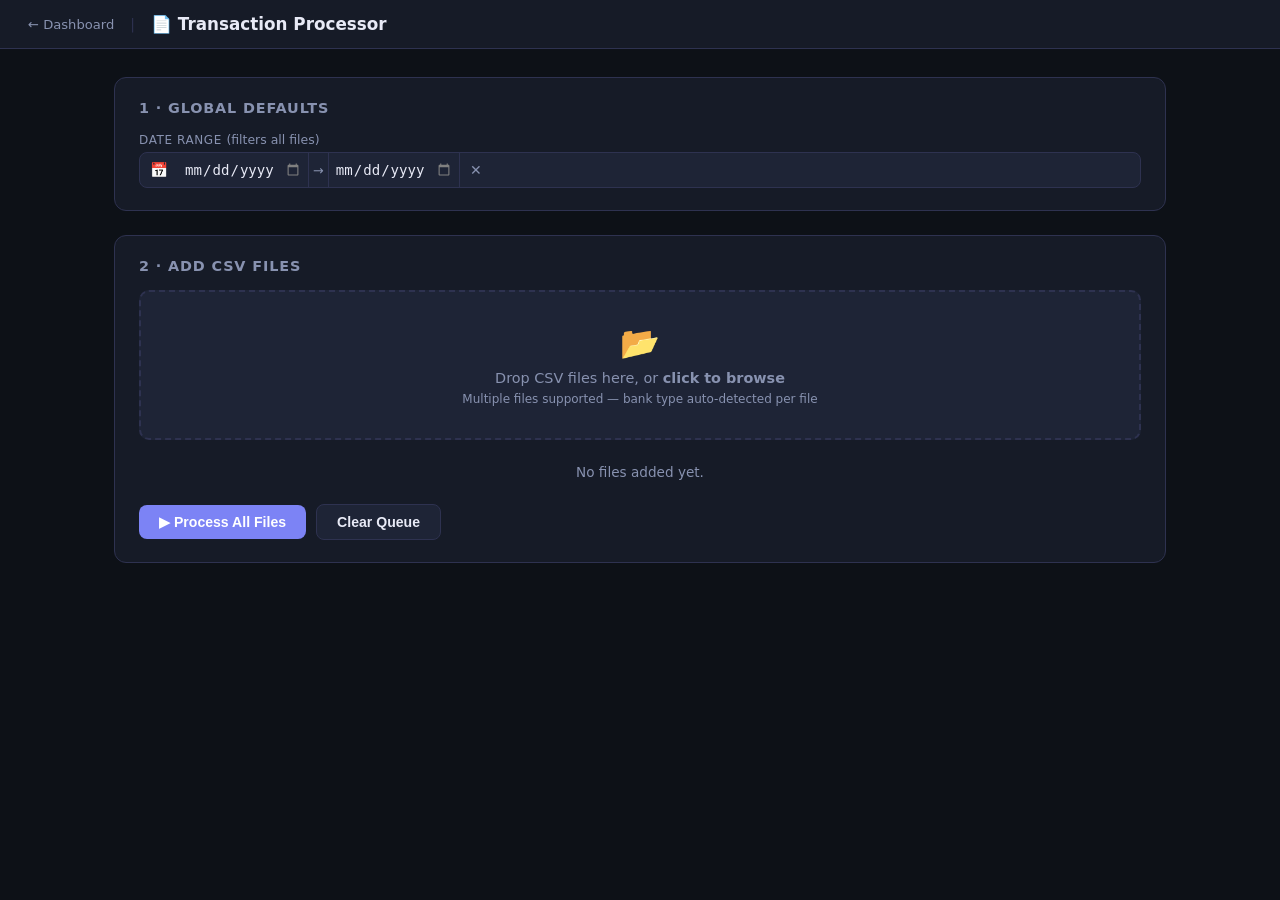
==== process.html @ 2058073a "Add support for multi-file input to data processor" ====
<!DOCTYPE html>
<html lang="en">
<head>
  <meta charset="UTF-8" />
  <meta name="viewport" content="width=device-width, initial-scale=1.0" />
  <title>Transaction Processor · Spend Tracker</title>
  <style>
    :root {
      --bg:      #0d1117; --surface: #161b27; --surface2: #1e2436;
      --border:  #2e3250; --text:    #e8eaf6; --muted:    #8892b0;
      --accent:  #7c83f5; --green:   #4caf91; --red:      #e05c5c;
    }
    *, *::before, *::after { box-sizing: border-box; margin: 0; padding: 0; }
    body { background: var(--bg); color: var(--text); font-family: 'Segoe UI', system-ui, sans-serif; font-size: 14px; min-height: 100vh; }

    /* ── HEADER ── */
    header { background: var(--surface); border-bottom: 1px solid var(--border); padding: 14px 28px; display: flex; align-items: center; gap: 16px; }
    header a { color: var(--muted); text-decoration: none; font-size: 0.82rem; }
    header a:hover { color: var(--accent); }
    header h1 { font-size: 1.05rem; font-weight: 700; }
    .sep { color: var(--border); }

    /* ── LAYOUT ── */
    main { max-width: 1100px; margin: 0 auto; padding: 28px 24px; display: flex; flex-direction: column; gap: 24px; }
    .section { background: var(--surface); border: 1px solid var(--border); border-radius: 12px; padding: 22px 24px; display: flex; flex-direction: column; gap: 16px; }
    .section h2 { font-size: 0.9rem; font-weight: 700; color: var(--muted); text-transform: uppercase; letter-spacing: 0.06em; }

    /* ── GLOBAL FIELDS ── */
    .fields-row { display: flex; gap: 14px; flex-wrap: wrap; }
    .field-group { display: flex; flex-direction: column; gap: 5px; flex: 1; min-width: 180px; }
    .field-group label { font-size: 0.75rem; color: var(--muted); text-transform: uppercase; letter-spacing: 0.05em; }
    .field-group input, .field-group select {
      background: var(--surface2); border: 1px solid var(--border); color: var(--text);
      padding: 8px 12px; border-radius: 8px; font-size: 0.88rem; outline: none;
    }
    .field-group input:focus, .field-group select:focus { border-color: var(--accent); }

    /* ── DROP ZONE ── */
    #drop-zone {
      border: 2px dashed var(--border); border-radius: 10px; padding: 32px 24px;
      text-align: center; cursor: pointer; transition: border-color 0.15s, background 0.15s;
      background: var(--surface2);
    }
    #drop-zone:hover, #drop-zone.drag-over { border-color: var(--accent); background: #7c83f510; }
    #drop-zone .drop-icon { font-size: 2rem; }
    #drop-zone p { color: var(--muted); font-size: 0.9rem; margin-top: 8px; }

    /* ── FILE QUEUE ── */
    .file-queue { display: flex; flex-direction: column; gap: 10px; }
    .fq-empty { color: var(--muted); font-size: 0.85rem; text-align: center; padding: 8px 0; }
    .fq-row {
      display: flex; align-items: center; gap: 10px; padding: 12px 14px;
      background: var(--surface2); border-radius: 8px; border: 1px solid var(--border);
      flex-wrap: wrap;
    }
    .fq-name { flex: 1; min-width: 140px; font-size: 0.88rem; overflow: hidden; text-overflow: ellipsis; white-space: nowrap; }
    .fq-badge {
      font-size: 0.75rem; color: var(--green); background: #4caf9118;
      border: 1px solid #4caf9140; border-radius: 20px; padding: 3px 10px; white-space: nowrap;
    }
    .fq-badge.unknown { color: var(--red); background: #e05c5c18; border-color: #e05c5c40; }

    /* styled native select — matches index.html trigger aesthetic */
    .fq-select-wrap { position: relative; display: inline-block; }
    .fq-select-wrap::after {
      content: '\25BE'; position: absolute; right: 10px; top: 50%;
      transform: translateY(-50%); color: var(--muted); pointer-events: none; font-size: 0.8rem;
    }
    .fq-select {
      appearance: none; -webkit-appearance: none;
      background: var(--surface); border: 1px solid var(--border); color: var(--text);
      padding: 7px 30px 7px 12px; border-radius: 8px; font-size: 0.82rem;
      outline: none; cursor: pointer; min-width: 200px;
      font-family: inherit;
    }
    .fq-select:focus { border-color: var(--accent); }
    .fq-select:hover { border-color: var(--muted); }

    /* per-file text inputs (account name, owner) */
    .fq-input {
      background: var(--surface); border: 1px solid var(--border); color: var(--text);
      padding: 7px 12px; border-radius: 8px; font-size: 0.82rem; outline: none;
      min-width: 130px; font-family: inherit;
    }
    .fq-input:focus { border-color: var(--accent); }
    .fq-input:hover { border-color: var(--muted); }
    .fq-input::placeholder { color: var(--muted); }
    .fq-field { display: flex; flex-direction: column; gap: 3px; }
    .fq-field-label { font-size: 0.68rem; color: var(--muted); text-transform: uppercase; letter-spacing: 0.05em; }

    .fq-remove {
      cursor: pointer; color: var(--muted); background: none; border: none;
      font-size: 1rem; padding: 4px 8px; border-radius: 4px; line-height: 1; margin-left: auto;
    }
    .fq-remove:hover { color: var(--red); }

    /* ── BUTTONS ── */
    .btn { padding: 9px 20px; border-radius: 8px; border: none; font-size: 0.88rem; font-weight: 600; cursor: pointer; transition: opacity 0.15s; }
    .btn:hover { opacity: 0.85; }
    .btn-primary { background: var(--accent); color: white; }
    .btn-secondary { background: var(--surface2); color: var(--text); border: 1px solid var(--border); }
    .btn-green { background: var(--green); color: white; }
    .btn-sm { padding: 5px 12px; font-size: 0.78rem; }
    .btn-danger { background: transparent; border: none; color: var(--muted); font-size: 1rem; cursor: pointer; padding: 4px 8px; border-radius: 4px; }
    .btn-danger:hover { color: var(--red); }
    input[type=file] { display: none; }

    /* ── PARSE ACTIONS ── */
    .parse-actions { display: flex; align-items: center; gap: 10px; flex-wrap: wrap; }
    .parse-error { color: var(--red); font-size: 0.82rem; display: none; padding: 8px 12px; background: #e05c5c18; border-radius: 6px; border: 1px solid #e05c5c44; }

    /* ── SUMMARY BAR ── */
    .summary-bar { display: flex; align-items: center; gap: 20px; padding: 10px 14px; background: var(--surface2); border-radius: 8px; flex-wrap: wrap; }
    .summary-bar .stat { display: flex; flex-direction: column; gap: 2px; }
    .summary-bar .stat-label { font-size: 0.7rem; color: var(--muted); text-transform: uppercase; letter-spacing: 0.05em; }
    .summary-bar .stat-value { font-size: 0.95rem; font-weight: 700; }
    .positive { color: var(--green); }
    .negative { color: var(--red); }
    .summary-bar .actions { margin-left: auto; display: flex; gap: 8px; flex-wrap: wrap; }

    /* ── PREVIEW TABLE ── */
    .table-wrap { overflow-x: auto; border-radius: 9px; border: 1px solid var(--border); }
    table { width: 100%; border-collapse: collapse; font-size: 0.83rem; }
    thead tr { background: var(--surface2); }
    th { padding: 9px 10px; text-align: left; color: var(--muted); font-size: 0.72rem; text-transform: uppercase; letter-spacing: 0.05em; white-space: nowrap; border-bottom: 1px solid var(--border); }
    tbody tr { border-bottom: 1px solid var(--border)22; }
    tbody tr:last-child { border-bottom: none; }
    tbody tr:hover { background: var(--surface2)88; }
    td { padding: 6px 8px; vertical-align: middle; }
    td.row-num { color: var(--muted); font-size: 0.75rem; width: 36px; text-align: center; }
    td.date-cell { white-space: nowrap; color: var(--muted); width: 100px; }
    td.amount-cell { text-align: right; white-space: nowrap; width: 90px; font-family: monospace; }
    [contenteditable] { outline: none; border-radius: 4px; padding: 2px 5px; min-width: 20px; display: inline-block; }
    [contenteditable]:focus { background: var(--surface2); box-shadow: 0 0 0 1.5px var(--accent); }
    td.amount-cell [contenteditable] { text-align: right; }
    .error-row { background: #e05c5c10 !important; }
    .error-row td.date-cell { color: var(--red); }

    /* ── TOAST ── */
    #toast { position: fixed; bottom: 24px; right: 24px; background: var(--surface); border: 1px solid var(--border); color: var(--text); padding: 10px 18px; border-radius: 9px; font-size: 0.85rem; box-shadow: 0 8px 24px #00000066; opacity: 0; pointer-events: none; transition: opacity 0.2s; z-index: 999; }
    #toast.show { opacity: 1; }

    /* ── DATE RANGE PILL ── */
    .date-range-pill {
      display: inline-flex; align-items: center; gap: 0;
      background: var(--surface2); border: 1px solid var(--border);
      border-radius: 8px; padding: 0; overflow: hidden; transition: border-color 0.15s;
    }
    .date-range-pill:focus-within { border-color: var(--accent); }
    .date-range-pill .pill-icon { padding: 0 10px; color: var(--muted); font-size: 0.9rem; pointer-events: none; }
    .date-range-pill input[type=date] {
      background: transparent; border: none; color: var(--text);
      padding: 8px 6px; font-size: 0.88rem; outline: none; cursor: pointer; width: 130px;
    }
    .date-range-pill input[type=date]::-webkit-calendar-picker-indicator { filter: invert(0.5); cursor: pointer; }
    .date-range-pill .pill-sep {
      color: var(--muted); font-size: 0.8rem; padding: 0 4px;
      border-left: 1px solid var(--border); border-right: 1px solid var(--border);
      align-self: stretch; display: flex; align-items: center;
    }
    .date-range-clear {
      background: none; border: none; color: var(--muted); cursor: pointer;
      padding: 0 10px; font-size: 0.85rem; align-self: stretch;
      border-left: 1px solid var(--border); display: flex; align-items: center;
    }
    .date-range-clear:hover { color: var(--red); }
    .toggle-label { display: flex; align-items: center; gap: 7px; font-size: 0.82rem; color: var(--muted); cursor: pointer; user-select: none; }
    .toggle-label input[type=checkbox] { accent-color: var(--accent); width: 14px; height: 14px; cursor: pointer; }
    .toggle-label:hover { color: var(--text); }
    #step-preview { display: none; }
  </style>
</head>
<body>

<header>
  <a href="./index.html">&#x2190; Dashboard</a>
  <span class="sep">|</span>
  <h1>&#x1F4C4; Transaction Processor</h1>
</header>

<main>

  <!-- ── STEP 1: GLOBAL DEFAULTS ── -->
  <div class="section" id="step-defaults">
    <h2>1 · Global Defaults</h2>
    <div class="fields-row">
      <div class="field-group">
        <label>Date Range <span style="font-weight:400;text-transform:none;letter-spacing:0;font-size:0.78rem">(filters all files)</span></label>
        <div class="date-range-pill">
          <span class="pill-icon">&#x1F4C5;</span>
          <input type="date" id="date-from" title="From date" />
          <span class="pill-sep">&#x2192;</span>
          <input type="date" id="date-to" title="To date" />
          <button class="date-range-clear" id="date-range-clear" title="Clear dates">&#x2715;</button>
        </div>
      </div>
    </div>
  </div>

  <!-- ── STEP 2: ADD FILES ── -->
  <div class="section" id="step-input">
    <h2>2 · Add CSV Files</h2>
    <div id="drop-zone">
      <div class="drop-icon">&#x1F4C2;</div>
      <p>Drop CSV files here, or <strong>click to browse</strong></p>
      <p style="font-size:0.75rem;margin-top:6px">Multiple files supported &mdash; bank type auto-detected per file</p>
    </div>
    <input type="file" id="file-input" accept=".csv,.txt" multiple />
    <div class="file-queue" id="file-queue">
      <p class="fq-empty">No files added yet.</p>
    </div>
    <div class="parse-error" id="parse-error"></div>
    <div class="parse-actions">
      <button class="btn btn-primary" id="process-btn">&#x25B6; Process All Files</button>
      <button class="btn btn-secondary" id="clear-queue-btn">Clear Queue</button>
    </div>
  </div>

  <!-- ── STEP 3: PREVIEW ── -->
  <div class="section" id="step-preview">
    <h2>3 · Review &amp; Edit</h2>
    <div class="summary-bar" id="summary-bar">
      <div class="stat"><span class="stat-label">Rows</span><span class="stat-value" id="stat-rows">&#x2014;</span></div>
      <div class="stat"><span class="stat-label">Total Expenses</span><span class="stat-value negative" id="stat-expenses">&#x2014;</span></div>
      <div class="stat"><span class="stat-label">Total Credits</span><span class="stat-value positive" id="stat-credits">&#x2014;</span></div>
      <div class="stat"><span class="stat-label">Net</span><span class="stat-value" id="stat-net">&#x2014;</span></div>
      <div class="actions">
        <label class="toggle-label"><input type="checkbox" id="include-header" checked /> Include Header</label>
        <button class="btn btn-green btn-sm" id="copy-tsv-btn">&#x1F4CB; Copy for Google Sheets</button>
        <button class="btn btn-secondary btn-sm" id="download-csv-btn">&#x2B07; Download CSV</button>
        <button class="btn btn-secondary btn-sm" id="clear-btn">Clear</button>
      </div>
    </div>
    <div class="table-wrap">
      <table id="preview-table">
        <thead>
          <tr>
            <th>#</th><th>Date</th><th>Description</th>
            <th style="text-align:right">Amount</th>
            <th>Account</th><th>Category</th><th>Owner</th><th></th>
          </tr>
        </thead>
        <tbody id="preview-tbody"></tbody>
      </table>
    </div>
    <p style="font-size:0.75rem;color:var(--muted)">Click any cell to edit. Amount sign convention: negative = expense, positive = credit/payment.</p>
  </div>

</main>
<div id="toast"></div>
<script>
const ADAPTERS = {
  capital_one: {
    label: 'Capital One Credit Card', dateCol: 'posted date', descCol: 'description',
    amountMode: 'debit_credit', debitCol: 'debit', creditCol: 'credit',
    categoryCol: 'category', accountCol: 'card no.',
  },
  chase_bank: {
    label: 'Chase Bank Account', dateCol: 'posting date', descCol: 'description',
    amountMode: 'signed', amountCol: 'amount', notesCol: 'type',
  },
  chase_card: {
    label: 'Chase Credit Card', dateCol: 'post date', descCol: 'description',
    amountMode: 'signed', amountCol: 'amount', categoryCol: 'category', notesCol: 'memo',
  },
  amex: {
    label: 'American Express', dateCol: 'date', descCol: 'description',
    amountMode: 'amex_negate', amountCol: 'amount',
  },
  citi_custom: {
    label: 'Citi CustomCash Card', dateCol: 'date', descCol: 'description',
    amountMode: 'debit_credit', debitCol: 'debit', creditCol: 'credit',
  },
  citi_costco: {
    label: 'Citi Costco Anywhere Card', dateCol: 'date', descCol: 'description',
    amountMode: 'debit_credit', debitCol: 'debit', creditCol: 'credit', ownerCol: 'member name',
  },
};

function parseCSV(text) {
  const rows = [];
  let field = '', row = [], inQuote = false;
  const t = text.replace(/\r\n/g, '\n').replace(/\r/g, '\n');
  for (let i = 0; i < t.length; i++) {
    const ch = t[i];
    if (inQuote) {
      if (ch === '"' && t[i+1] === '"') { field += '"'; i++; }
      else if (ch === '"') { inQuote = false; }
      else { field += ch; }
    } else {
      if (ch === '"') { inQuote = true; }
      else if (ch === ',') { row.push(field.trim()); field = ''; }
      else if (ch === '\n') { row.push(field.trim()); field = ''; if (row.some(c => c !== '')) rows.push(row); row = []; }
      else { field += ch; }
    }
  }
  row.push(field.trim());
  if (row.some(c => c !== '')) rows.push(row);
  return rows;
}

function normalizeDate(raw) {
  if (!raw) return '';
  raw = raw.trim();
  let m = raw.match(/^(\d{4})-(\d{2})-(\d{2})$/);
  if (m) return `${m[2]}/${m[3]}/${m[1]}`;
  m = raw.match(/^(\d{1,2})\/(\d{1,2})\/(\d{4})$/);
  if (m) return `${m[1].padStart(2,'0')}/${m[2].padStart(2,'0')}/${m[3]}`;
  m = raw.match(/^(\d{1,2})\/(\d{1,2})\/(\d{2})$/);
  if (m) { const yr = parseInt(m[3]) < 50 ? '20'+m[3] : '19'+m[3]; return `${m[1].padStart(2,'0')}/${m[2].padStart(2,'0')}/${yr}`; }
  return raw;
}

function parseNum(s) { if (!s || s.trim() === '') return 0; return parseFloat(s.replace(/[$,\s]/g, '')) || 0; }

function normalizeAmount(row, adapter) {
  switch (adapter.amountMode) {
    case 'signed':       return parseNum(row[adapter.amountCol] || '');
    case 'amex_negate':  return -(parseNum(row[adapter.amountCol] || ''));
    case 'debit_credit': return parseNum(row[adapter.creditCol] || '') - parseNum(row[adapter.debitCol] || '');
    default: return 0;
  }
}

function autoDetect(headers) {
  const h = new Set(headers.map(x => x.toLowerCase().trim()));
  if (h.has('posted date') && h.has('card no.'))             return 'capital_one';
  if (h.has('posting date') && h.has('balance'))             return 'chase_bank';
  if (h.has('post date') && h.has('memo'))                   return 'chase_card';
  if (h.has('member name'))                                   return 'citi_costco';
  if (h.has('status') && h.has('debit') && h.has('credit') && !h.has('member name')) return 'citi_custom';
  if (h.has('date') && h.has('amount') && !h.has('debit') && !h.has('balance') && headers.length <= 5) return 'amex';
  return null;
}

function transformRows(csvRows, adapterId, globalAccount, globalOwner) {
  const adapter = ADAPTERS[adapterId];
  if (!adapter) throw new Error('Unknown adapter: ' + adapterId);
  const headers = csvRows[0].map(h => h.toLowerCase().trim());
  const col = name => headers.indexOf(name.toLowerCase().trim());
  const missingDate = col(adapter.dateCol) === -1;
  const missingDesc = col(adapter.descCol) === -1;
  let missingAmt = false;
  if (adapter.amountMode === 'signed' || adapter.amountMode === 'amex_negate') missingAmt = col(adapter.amountCol) === -1;
  else if (adapter.amountMode === 'debit_credit') missingAmt = col(adapter.debitCol) === -1 && col(adapter.creditCol) === -1;
  if (missingDate || missingDesc || missingAmt) {
    const missing = [];
    if (missingDate) missing.push(`"${adapter.dateCol}"`);
    if (missingDesc) missing.push(`"${adapter.descCol}"`);
    if (missingAmt)  missing.push('amount column(s)');
    throw new Error(`Headers not found: ${missing.join(', ')}. Check that the correct bank is selected and the CSV header row is included.`);
  }
  const getCol = (row, name) => name ? (col(name) >= 0 ? (row[col(name)] || '').trim() : '') : '';
  return csvRows.slice(1).map(row => {
    const keyed = {};
    headers.forEach((h, i) => { keyed[h] = (row[i] || '').trim(); });
    const rawDate = getCol(row, adapter.dateCol);
    const amount  = normalizeAmount(keyed, adapter);
    if (!rawDate && amount === 0) return null;
    return {
      date: normalizeDate(rawDate), description: getCol(row, adapter.descCol),
      amount, category: getCol(row, adapter.categoryCol) || '',
      account:      globalAccount || getCol(row, adapter.accountCol) || '',
      accountOwner: globalOwner   || getCol(row, adapter.ownerCol)   || '',
      notes: getCol(row, adapter.notesCol) || '',
    };
  }).filter(Boolean);
}

function dateToComparable(mmddyyyy) {
  const m = (mmddyyyy || '').match(/^(\d{2})\/(\d{2})\/(\d{4})$/);
  if (!m) return null;
  return parseInt(m[3] + m[1] + m[2]);
}

function applyDateFilter(rows) {
  const fromVal = document.getElementById('date-from').value;
  const toVal   = document.getElementById('date-to').value;
  if (!fromVal && !toVal) return rows;
  const fromInt = fromVal ? parseInt(fromVal.replace(/-/g, '')) : null;
  const toInt   = toVal   ? parseInt(toVal.replace(/-/g, ''))   : null;
  return rows.filter(r => {
    const d = dateToComparable(r.date);
    if (d === null) return true;
    if (fromInt && d < fromInt) return false;
    if (toInt   && d > toInt)   return false;
    return true;
  });
}

function fmt(n) { return (n < 0 ? '-' : '') + '$' + Math.abs(n).toFixed(2).replace(/\B(?=(\d{3})+(?!\d))/g, ','); }
function esc(s) { return (s || '').replace(/&/g,'&amp;').replace(/</g,'&lt;').replace(/>/g,'&gt;'); }

let parsedRows = [];

function renderPreview(rows) {
  parsedRows = rows;
  const tbody = document.getElementById('preview-tbody');
  tbody.innerHTML = '';
  rows.forEach((r, i) => {
    const tr = document.createElement('tr');
    if (!r.date || r.date === '') tr.classList.add('error-row');
    tr.innerHTML = `
      <td class="row-num">${i+1}</td>
      <td class="date-cell">${esc(r.date)}</td>
      <td><span contenteditable="true" data-field="description" data-idx="${i}">${esc(r.description)}</span></td>
      <td class="amount-cell"><span contenteditable="true" data-field="amount" data-idx="${i}">${r.amount.toFixed(2)}</span></td>
      <td><span contenteditable="true" data-field="account" data-idx="${i}">${esc(r.account)}</span></td>
      <td><span contenteditable="true" data-field="category" data-idx="${i}">${esc(r.category)}</span></td>
      <td><span contenteditable="true" data-field="accountOwner" data-idx="${i}">${esc(r.accountOwner)}</span></td>
      <td><button class="btn-danger" data-del="${i}" title="Remove row">&#x2715;</button></td>
    `;
    tbody.appendChild(tr);
  });
  tbody.querySelectorAll('[contenteditable]').forEach(el => {
    el.addEventListener('input', () => {
      const idx = parseInt(el.dataset.idx), field = el.dataset.field, val = el.textContent.trim();
      if (field === 'amount') parsedRows[idx].amount = parseFloat(val) || 0;
      else parsedRows[idx][field] = val;
      updateSummary();
    });
  });
  tbody.querySelectorAll('[data-del]').forEach(btn => {
    btn.addEventListener('click', () => { parsedRows.splice(parseInt(btn.dataset.del), 1); renderPreview(parsedRows); updateSummary(); });
  });
  document.getElementById('step-preview').style.display = 'flex';
  updateSummary();
  document.getElementById('step-preview').scrollIntoView({ behavior: 'smooth', block: 'start' });
}

function updateSummary() {
  const expenses = parsedRows.filter(r => r.amount < 0).reduce((s,r) => s+r.amount, 0);
  const credits  = parsedRows.filter(r => r.amount > 0).reduce((s,r) => s+r.amount, 0);
  const net = expenses + credits;
  document.getElementById('stat-rows').textContent     = parsedRows.length;
  document.getElementById('stat-expenses').textContent = fmt(expenses);
  document.getElementById('stat-credits').textContent  = fmt(credits);
  const netEl = document.getElementById('stat-net');
  netEl.textContent = fmt(net);
  netEl.className = 'stat-value ' + (net >= 0 ? 'positive' : 'negative');
}

const OUTPUT_HEADERS = ['Date','Description','Amount','Account','Category','Account Owner'];

function rowsToTSV(rows, includeHeader=true) {
  const lines = includeHeader ? [OUTPUT_HEADERS.join('\t')] : [];
  rows.forEach(r => lines.push([r.date,r.description,r.amount.toFixed(2),r.account,r.category,r.accountOwner].map(v=>String(v).replace(/\t/g,' ')).join('\t')));
  return lines.join('\n');
}

function rowsToCSV(rows, includeHeader=true) {
  const q = v => { const s=String(v); return (s.includes(',')||s.includes('"')||s.includes('\n')) ? '"'+s.replace(/"/g,'""')+'"' : s; };
  const lines = includeHeader ? [OUTPUT_HEADERS.map(q).join(',')] : [];
  rows.forEach(r => lines.push([r.date,r.description,r.amount.toFixed(2),r.account,r.category,r.accountOwner].map(q).join(',')));
  return lines.join('\n');
}

function showToast(msg, duration=2200) {
  const t = document.getElementById('toast');
  t.textContent = msg; t.classList.add('show');
  setTimeout(() => t.classList.remove('show'), duration);
}

function showError(el, msg) { el.textContent = '\u26A0 ' + msg; el.style.display = 'block'; }

document.getElementById('copy-tsv-btn').addEventListener('click', () => {
  if (!parsedRows.length) return;
  document.querySelectorAll('[data-field]').forEach(el => {
    const idx=parseInt(el.dataset.idx), field=el.dataset.field;
    if (idx>=0 && idx<parsedRows.length) {
      if (field==='amount') parsedRows[idx].amount = parseFloat(el.textContent.trim()) || 0;
      else parsedRows[idx][field] = el.textContent.trim();
    }
  });
  navigator.clipboard.writeText(rowsToTSV(parsedRows, document.getElementById('include-header').checked))
    .then(() => showToast('\u2713 Copied! Paste directly into Google Sheets.'))
    .catch(() => showToast('Copy failed \u2014 try the Download button instead.'));
});

document.getElementById('download-csv-btn').addEventListener('click', () => {
  if (!parsedRows.length) return;
  const blob = new Blob([rowsToCSV(parsedRows, document.getElementById('include-header').checked)], {type:'text/csv'});
  const a = document.createElement('a');
  a.href = URL.createObjectURL(blob);
  a.download = `transactions_${new Date().toISOString().slice(0,10)}.csv`;
  a.click();
});

document.getElementById('clear-btn').addEventListener('click', () => {
  parsedRows = [];
  document.getElementById('preview-tbody').innerHTML = '';
  document.getElementById('step-preview').style.display = 'none';
  document.getElementById('parse-error').style.display = 'none';
});

document.getElementById('date-range-clear').addEventListener('click', () => {
  document.getElementById('date-from').value = '';
  document.getElementById('date-to').value = '';
});

// ─── FILE QUEUE ───────────────────────────────────────────────────────────────
let fileQueue = [];

function bankOptionsHTML(selectedKey) {
  return '<option value="">\u2014 Select bank \u2014</option>' +
    Object.entries(ADAPTERS).map(([k,v]) =>
      `<option value="${k}" ${selectedKey===k ? 'selected' : ''}>${esc(v.label)}</option>`
    ).join('');
}

function renderQueue() {
  const el = document.getElementById('file-queue');
  if (!fileQueue.length) { el.innerHTML = '<p class="fq-empty">No files added yet.</p>'; return; }
  el.innerHTML = fileQueue.map(f => `
    <div class="fq-row" data-id="${f.id}">
      <span class="fq-name" title="${esc(f.name)}">${esc(f.name)}</span>
      <span class="fq-badge ${f.detected ? '' : 'unknown'}">
        ${f.detected ? '\u2713 ' + esc(ADAPTERS[f.detected].label) : '\u26A0 Unknown \u2014 select below'}
      </span>
      <div class="fq-select-wrap">
        <select class="fq-select" data-id="${f.id}" data-field="bank">${bankOptionsHTML(f.bank)}</select>
      </div>
      <div class="fq-field">
        <!-- <span class="fq-field-label">Account Name</span> -->
        <input class="fq-input" data-id="${f.id}" data-field="account"
               placeholder="Account Name eg. Citi123" value="${esc(f.account)}" />
      </div>
      <div class="fq-field">
        <!-- <span class="fq-field-label">Owner</span> -->
        <input class="fq-input" data-id="${f.id}" data-field="owner"
               placeholder=" Account Owner eg. John" value="${esc(f.owner)}" />
      </div>
      <button class="fq-remove" data-id="${f.id}" title="Remove">\u2715</button>
    </div>
  `).join('');

  el.querySelectorAll('.fq-select').forEach(sel => {
    sel.addEventListener('change', e => {
      const item = fileQueue.find(f => f.id === e.target.dataset.id);
      if (item) { item.bank = e.target.value; renderQueue(); }
    });
  });

  el.querySelectorAll('.fq-input').forEach(inp => {
    inp.addEventListener('input', e => {
      const item = fileQueue.find(f => f.id === e.target.dataset.id);
      if (item) item[e.target.dataset.field] = e.target.value;
    });
  });

  el.querySelectorAll('.fq-remove').forEach(btn => {
    btn.addEventListener('click', e => {
      fileQueue = fileQueue.filter(f => f.id !== e.target.dataset.id);
      renderQueue();
    });
  });
}

function handleFiles(fileList) {
  Array.from(fileList).forEach(file => {
    const reader = new FileReader();
    reader.onload = ev => {
      const text = ev.target.result;
      let headers = [];
      try { headers = parseCSV(text.trim())[0] || []; } catch {}
      const detected = autoDetect(headers);
      const id = (Date.now() + Math.random()).toString(36);
      fileQueue.push({ id, name: file.name, text, detected, bank: detected || '', account: '', owner: '' });
      renderQueue();
    };
    reader.readAsText(file);
  });
}

const dropZone = document.getElementById('drop-zone');
dropZone.addEventListener('click', () => document.getElementById('file-input').click());
dropZone.addEventListener('dragover', e => { e.preventDefault(); dropZone.classList.add('drag-over'); });
dropZone.addEventListener('dragleave', e => { if (!dropZone.contains(e.relatedTarget)) dropZone.classList.remove('drag-over'); });
dropZone.addEventListener('drop', e => { e.preventDefault(); dropZone.classList.remove('drag-over'); if (e.dataTransfer.files.length) handleFiles(e.dataTransfer.files); });

document.getElementById('file-input').addEventListener('change', e => {
  if (e.target.files.length) handleFiles(e.target.files);
  e.target.value = '';
});

document.getElementById('clear-queue-btn').addEventListener('click', () => {
  fileQueue = [];
  renderQueue();
  document.getElementById('parse-error').style.display = 'none';
});

document.getElementById('process-btn').addEventListener('click', () => {
  const errEl = document.getElementById('parse-error');
  errEl.style.display = 'none';
  if (!fileQueue.length) { showError(errEl, 'Add at least one CSV file to process.'); return; }
  const unassigned = fileQueue.filter(f => !f.bank);
  if (unassigned.length) { showError(errEl, 'Please select a bank for: ' + unassigned.map(f => f.name).join(', ')); return; }
  // account and owner are now per-file (set in fileQueue items)
  const errors = [], allRows = [];
  fileQueue.forEach(f => {
    try {
      const csvRows = parseCSV(f.text);
      if (csvRows.length < 2) { errors.push(`${f.name}: no data rows found`); return; }
      allRows.push(...transformRows(csvRows, f.bank, f.account, f.owner));
    } catch(e) { errors.push(`${f.name}: ${e.message}`); }
  });
  if (errors.length) { showError(errEl, errors.join(' \u00B7 ')); if (!allRows.length) return; }
  allRows.sort((a,b) => (dateToComparable(b.date)||0) - (dateToComparable(a.date)||0));
  const filtered = applyDateFilter(allRows);
  if (!filtered.length) {
    showError(errEl, allRows.length ? 'No transactions fall within the selected date range.' : 'No valid transactions found after parsing.');
    return;
  }
  renderPreview(filtered);
});
</script>
</body>
</html>
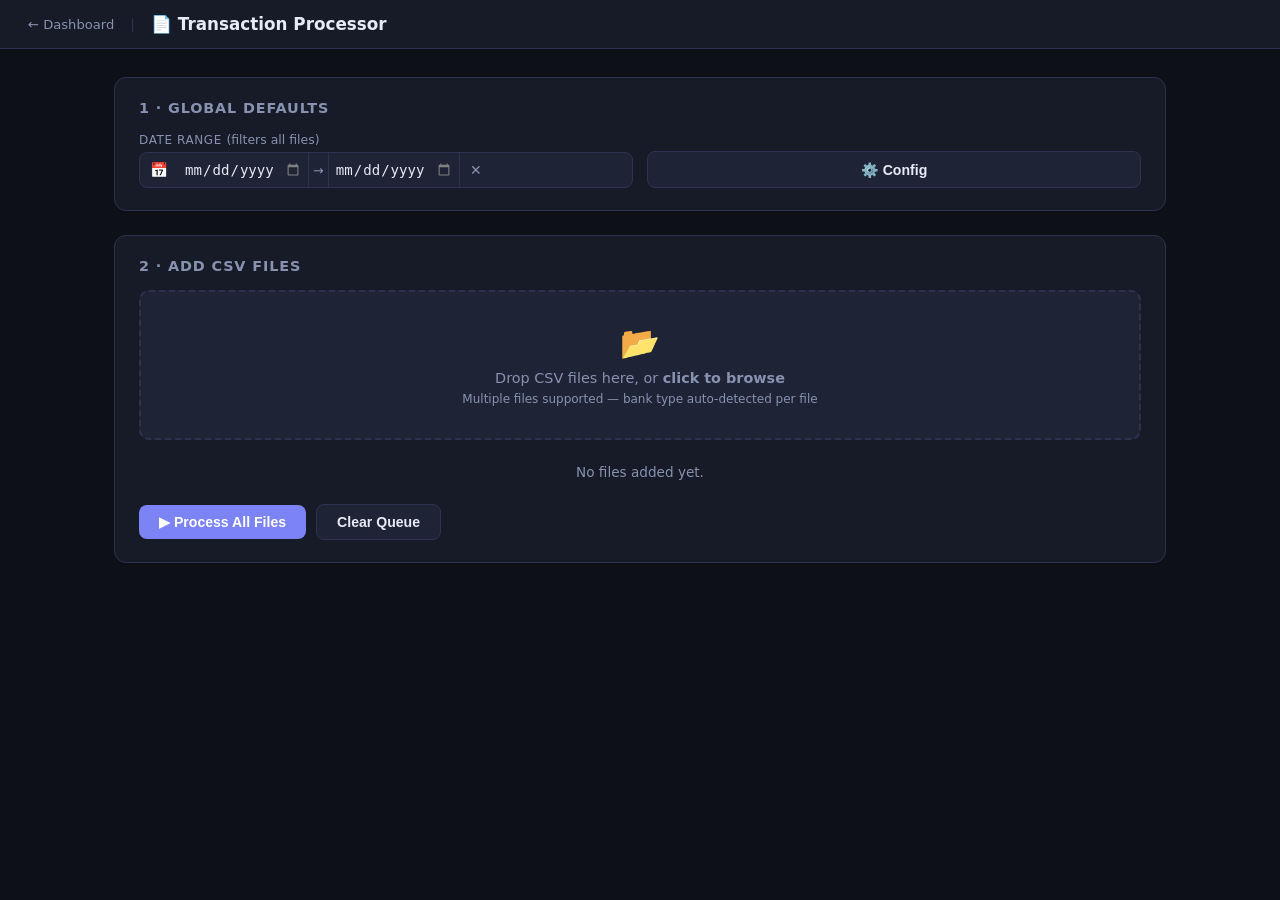
==== commit 1a232bba: "add option to accept a config file for processing trxns into gsheet schema." ====
--- a/process.html
+++ b/process.html
@@ -46,17 +46,32 @@
     #drop-zone p { color: var(--muted); font-size: 0.9rem; margin-top: 8px; }
 
     /* ── FILE QUEUE ── */
-    .file-queue { display: flex; flex-direction: column; gap: 10px; }
+    .file-queue { display: flex; flex-direction: column; gap: 10px; } /* overflow-x: auto; /* prevent rows from forcing page width */ }
+    .fq-row { overflow-x: auto; }
     .fq-empty { color: var(--muted); font-size: 0.85rem; text-align: center; padding: 8px 0; }
     .fq-row {
       display: flex; align-items: center; gap: 10px; padding: 12px 14px;
       background: var(--surface2); border-radius: 8px; border: 1px solid var(--border);
-      flex-wrap: wrap;
-    }
-    .fq-name { flex: 1; min-width: 140px; font-size: 0.88rem; overflow: hidden; text-overflow: ellipsis; white-space: nowrap; }
+      /* keep everything on a single line so the remove button never drops
+         and spacing stays predictable regardless of container width */
+      flex-wrap: nowrap;
+    }
+    .fq-name {
+      /* occupy remaining space but can shrink to zero; width capped so
+         truncation happens at the same point regardless of other content */
+      flex: 1 1 0;           /* grow/shrink with the row */
+      min-width: 0;          /* allow it to collapse for scrolling */
+      max-width: 250px;      /* prevent insanely long names from pushing
+                                 everything else */
+      font-size: 0.88rem;
+      overflow: hidden; text-overflow: ellipsis; white-space: nowrap;
+    }
     .fq-badge {
       font-size: 0.75rem; color: var(--green); background: #4caf9118;
-      border: 1px solid #4caf9140; border-radius: 20px; padding: 3px 10px; white-space: nowrap;
+      border: 1px solid #4caf9140; border-radius: 20px; padding: 3px 10px;
+      /* fixed width pill so all badges align uniformly */
+      display: inline-block; flex: 0 0 140px; max-width: 140px;
+      overflow: hidden; text-overflow: ellipsis; white-space: nowrap;
     }
     .fq-badge.unknown { color: var(--red); background: #e05c5c18; border-color: #e05c5c40; }
 
@@ -70,7 +85,8 @@
       appearance: none; -webkit-appearance: none;
       background: var(--surface); border: 1px solid var(--border); color: var(--text);
       padding: 7px 30px 7px 12px; border-radius: 8px; font-size: 0.82rem;
-      outline: none; cursor: pointer; min-width: 200px;
+      outline: none; cursor: pointer;
+      flex: 0 0 200px;        /* fixed select width */
       font-family: inherit;
     }
     .fq-select:focus { border-color: var(--accent); }
@@ -85,14 +101,41 @@
     .fq-input:focus { border-color: var(--accent); }
     .fq-input:hover { border-color: var(--muted); }
     .fq-input::placeholder { color: var(--muted); }
-    .fq-field { display: flex; flex-direction: column; gap: 3px; }
+    .fq-field { display: flex; flex-direction: column; gap: 3px;
+      flex: 0 0 150px; /* fixed field width for uniform rows */
+    }
     .fq-field-label { font-size: 0.68rem; color: var(--muted); text-transform: uppercase; letter-spacing: 0.05em; }
 
     .fq-remove {
       cursor: pointer; color: var(--muted); background: none; border: none;
-      font-size: 1rem; padding: 4px 8px; border-radius: 4px; line-height: 1; margin-left: auto;
+      font-size: 1rem; padding: 4px 8px; border-radius: 4px; line-height: 1;
+      margin-left: auto; flex-shrink: 0; /* keep button visible and at end */
     }
     .fq-remove:hover { color: var(--red); }
+
+    .autocomplete-wrapper { position: relative; flex: 0 0 150px; }
+    .autocomplete-list {
+      display: none;
+      position: absolute;
+      top: 100%;
+      left: 0;
+      right: 0;
+      z-index: 500;
+      background: var(--surface);
+      border: 1px solid var(--border);
+      border-radius: 6px;
+      max-height: 180px;
+      overflow-y: auto;
+      box-shadow: 0 4px 16px #00000055;
+    }
+    .autocomplete-list.open { display: block; }
+    .autocomplete-item {
+      padding: 7px 12px;
+      font-size: 0.82rem;
+      cursor: pointer;
+      color: var(--text);
+    }
+    .autocomplete-item:hover { background: var(--surface2); }
 
     /* ── BUTTONS ── */
     .btn { padding: 9px 20px; border-radius: 8px; border: none; font-size: 0.88rem; font-weight: 600; cursor: pointer; transition: opacity 0.15s; }
@@ -140,6 +183,26 @@
     #toast { position: fixed; bottom: 24px; right: 24px; background: var(--surface); border: 1px solid var(--border); color: var(--text); padding: 10px 18px; border-radius: 9px; font-size: 0.85rem; box-shadow: 0 8px 24px #00000066; opacity: 0; pointer-events: none; transition: opacity 0.2s; z-index: 999; }
     #toast.show { opacity: 1; }
 
+    /* modal overlay for account config import */
+    .modal {
+      position: fixed; top: 0; left: 0; width: 100%; height: 100%;
+      background: rgba(0,0,0,0.6); display: flex; align-items: center; justify-content: center;
+      visibility: hidden; opacity: 0; transition: opacity 0.2s;
+      z-index: 1000;
+    }
+    .modal.show { visibility: visible; opacity: 1; }
+    .modal-content {
+      background: var(--surface); padding: 20px; border-radius: 10px;
+      width: 90%; max-width: 500px;
+    }
+    .modal-content textarea {
+      width: 100%; resize: vertical; background: var(--surface2);
+      color: var(--text); border: 1px solid var(--border);
+      border-radius: 8px; padding: 8px;
+      font-family: inherit; font-size: 0.9rem;
+    }
+    .modal-actions { display: flex; justify-content: flex-end; gap: 10px; margin-top: 10px; }
+
     /* ── DATE RANGE PILL ── */
     .date-range-pill {
       display: inline-flex; align-items: center; gap: 0;
@@ -193,6 +256,10 @@
           <input type="date" id="date-to" title="To date" />
           <button class="date-range-clear" id="date-range-clear" title="Clear dates">&#x2715;</button>
         </div>
+      </div>
+      <div class="field-group">
+        <label>&nbsp;</label>
+        <button class="btn btn-secondary" id="accounts-config-btn" style="flex: 1; line-height: 1;">&#x2699;&#xFE0F; Config</button>
       </div>
     </div>
   </div>
@@ -225,7 +292,7 @@
       <div class="stat"><span class="stat-label">Total Credits</span><span class="stat-value positive" id="stat-credits">&#x2014;</span></div>
       <div class="stat"><span class="stat-label">Net</span><span class="stat-value" id="stat-net">&#x2014;</span></div>
       <div class="actions">
-        <label class="toggle-label"><input type="checkbox" id="include-header" checked /> Include Header</label>
+        <label class="toggle-label"><input type="checkbox" id="include-header" unchecked /> Include Header</label>
         <button class="btn btn-green btn-sm" id="copy-tsv-btn">&#x1F4CB; Copy for Google Sheets</button>
         <button class="btn btn-secondary btn-sm" id="download-csv-btn">&#x2B07; Download CSV</button>
         <button class="btn btn-secondary btn-sm" id="clear-btn">Clear</button>
@@ -247,6 +314,24 @@
   </div>
 
 </main>
+
+<!-- configuration import modal -->
+<div id="config-modal" class="modal">
+  <div class="modal-content">
+    <h3>Import Configuration</h3>
+    <textarea id="config-text" placeholder="Paste JSON here" rows="10" style="margin-top: 12px;"></textarea>
+    <div style="margin-top:8px; font-size:0.85rem;">
+      or <button class="btn btn-secondary btn-sm" id="config-file-btn">Choose file</button>
+      <input type="file" id="config-file-input" accept=".json" style="display:none" />
+    </div>
+    <div id="config-error" class="parse-error" style="margin-top:8px; display:none"></div>
+    <div class="modal-actions">
+      <button class="btn btn-primary" id="config-load-btn">Load</button>
+      <button class="btn btn-secondary" id="config-cancel-btn">Cancel</button>
+    </div>
+  </div>
+</div>
+
 <div id="toast"></div>
 <script>
 const ADAPTERS = {
@@ -501,6 +586,41 @@
 // ─── FILE QUEUE ───────────────────────────────────────────────────────────────
 let fileQueue = [];
 
+// account configuration imported by user
+let accountOptions = [];
+
+function loadAccountConfigObject(obj) {
+  try {
+    if (!obj || !obj.options || !Array.isArray(obj.options.accounts))
+      throw new Error('JSON must contain options.accounts array');
+    accountOptions = obj.options.accounts.map(a => ({
+      name: a.name || '', owner: a.owner || '', type: a.type || '', description: a.description || ''
+    })).filter(a => a.name);
+    // if there are any rows already in the queue, auto-fill matching owners
+    fileQueue.forEach(f => {
+      const m = accountOptions.find(a => a.name === f.account);
+      if (m) f.owner = m.owner;
+    });
+    renderQueue();
+    showToast('Account configuration loaded');
+  } catch (e) {
+    showError(document.getElementById('config-error'), e.message);
+  }
+}
+
+function showConfigModal(show = true) {
+  const m = document.getElementById('config-modal');
+  if (!m) return;
+  if (show) {
+    document.getElementById('config-text').value = '';
+    document.getElementById('config-error').style.display = 'none';
+    m.classList.add('show');
+  } else {
+    m.classList.remove('show');
+  }
+}
+
+
 function bankOptionsHTML(selectedKey) {
   return '<option value="">\u2014 Select bank \u2014</option>' +
     Object.entries(ADAPTERS).map(([k,v]) =>
@@ -520,18 +640,16 @@
       <div class="fq-select-wrap">
         <select class="fq-select" data-id="${f.id}" data-field="bank">${bankOptionsHTML(f.bank)}</select>
       </div>
-      <div class="fq-field">
-        <!-- <span class="fq-field-label">Account Name</span> -->
-        <input class="fq-input" data-id="${f.id}" data-field="account"
-               placeholder="Account Name eg. Citi123" value="${esc(f.account)}" />
+      <div class="fq-field autocomplete-wrapper">
+        <input class="fq-input ac-input" data-id="${f.id}" data-field="account" data-ac="account" placeholder="Account Name" value="${esc(f.account)}" autocomplete="off">
+        <div class="autocomplete-list" data-ac-list="account-${f.id}"></div>
       </div>
-      <div class="fq-field">
-        <!-- <span class="fq-field-label">Owner</span> -->
-        <input class="fq-input" data-id="${f.id}" data-field="owner"
-               placeholder=" Account Owner eg. John" value="${esc(f.owner)}" />
+      <div class="fq-field autocomplete-wrapper">
+        <input class="fq-input ac-input" data-id="${f.id}" data-field="owner" data-ac="owner" placeholder="Account Owner" value="${esc(f.owner)}" autocomplete="off">
+        <div class="autocomplete-list" data-ac-list="owner-${f.id}"></div>
       </div>
-      <button class="fq-remove" data-id="${f.id}" title="Remove">\u2715</button>
-    </div>
+        <button class="fq-remove" data-id="${f.id}" title="Remove">\u2715</button>
+      </div>
   `).join('');
 
   el.querySelectorAll('.fq-select').forEach(sel => {
@@ -544,7 +662,16 @@
   el.querySelectorAll('.fq-input').forEach(inp => {
     inp.addEventListener('input', e => {
       const item = fileQueue.find(f => f.id === e.target.dataset.id);
-      if (item) item[e.target.dataset.field] = e.target.value;
+      if (item) {
+        item[e.target.dataset.field] = e.target.value;
+        if (e.target.dataset.field === 'account') {
+          const match = accountOptions.find(a => a.name === e.target.value);
+          if (match) {
+            item.owner = match.owner;
+            renderQueue();
+          }
+        }
+      }
     });
   });
 
@@ -552,6 +679,52 @@
     btn.addEventListener('click', e => {
       fileQueue = fileQueue.filter(f => f.id !== e.target.dataset.id);
       renderQueue();
+    });
+  });
+
+  initAutoComplete();
+}
+
+function initAutoComplete() {
+  document.querySelectorAll('.ac-input').forEach(input => {
+    const listEl = input.parentElement.querySelector('.autocomplete-list');
+    const type = input.dataset.ac; // "account" or "owner"
+
+    function getSuggestions() {
+      return type === 'account'
+        ? accountOptions.map(a => a.name).filter(Boolean).sort()
+        : [...new Set(accountOptions.map(a => a.owner).filter(Boolean))].sort();
+    }
+
+    function showList(items) {
+      listEl.innerHTML = items.map(v =>
+        `<div class="autocomplete-item">${esc(v)}</div>`
+      ).join('');
+      listEl.classList.toggle('open', items.length > 0);
+      listEl.querySelectorAll('.autocomplete-item').forEach(item => {
+        item.addEventListener('mousedown', e => {
+          e.preventDefault(); // prevent blur before click
+          input.value = item.textContent;
+          input.dispatchEvent(new Event('input', { bubbles: true }));
+          listEl.classList.remove('open');
+        });
+      });
+    }
+
+    input.addEventListener('focus', () => {
+      const q = input.value.toLowerCase();
+      const matches = getSuggestions().filter(v => v.toLowerCase().includes(q));
+      showList(matches);
+    });
+
+    input.addEventListener('input', () => {
+      const q = input.value.toLowerCase();
+      const matches = getSuggestions().filter(v => v.toLowerCase().includes(q));
+      showList(matches);
+    });
+
+    input.addEventListener('blur', () => {
+      setTimeout(() => listEl.classList.remove('open'), 150);
     });
   });
 }
@@ -577,6 +750,44 @@
 dropZone.addEventListener('dragover', e => { e.preventDefault(); dropZone.classList.add('drag-over'); });
 dropZone.addEventListener('dragleave', e => { if (!dropZone.contains(e.relatedTarget)) dropZone.classList.remove('drag-over'); });
 dropZone.addEventListener('drop', e => { e.preventDefault(); dropZone.classList.remove('drag-over'); if (e.dataTransfer.files.length) handleFiles(e.dataTransfer.files); });
+
+// account config modal controls
+const cfgBtn = document.getElementById('accounts-config-btn');
+if (cfgBtn) cfgBtn.addEventListener('click', () => showConfigModal(true));
+
+const cfgCancel = document.getElementById('config-cancel-btn');
+if (cfgCancel) cfgCancel.addEventListener('click', () => showConfigModal(false));
+
+const cfgLoad = document.getElementById('config-load-btn');
+if (cfgLoad) cfgLoad.addEventListener('click', () => {
+  try {
+    const obj = JSON.parse(document.getElementById('config-text').value);
+    loadAccountConfigObject(obj);
+    showConfigModal(false);
+  } catch (e) {
+    showError(document.getElementById('config-error'), e.message);
+  }
+});
+
+const cfgFileBtn = document.getElementById('config-file-btn');
+if (cfgFileBtn) cfgFileBtn.addEventListener('click', () => document.getElementById('config-file-input').click());
+
+const cfgFileInput = document.getElementById('config-file-input');
+if (cfgFileInput) cfgFileInput.addEventListener('change', e => {
+  const file = e.target.files[0];
+  if (!file) return;
+  const reader = new FileReader();
+  reader.onload = ev => {
+    try {
+      const obj = JSON.parse(ev.target.result);
+      loadAccountConfigObject(obj);
+      showConfigModal(false);
+    } catch (err) {
+      showError(document.getElementById('config-error'), err.message);
+    }
+  };
+  reader.readAsText(file);
+});
 
 document.getElementById('file-input').addEventListener('change', e => {
   if (e.target.files.length) handleFiles(e.target.files);
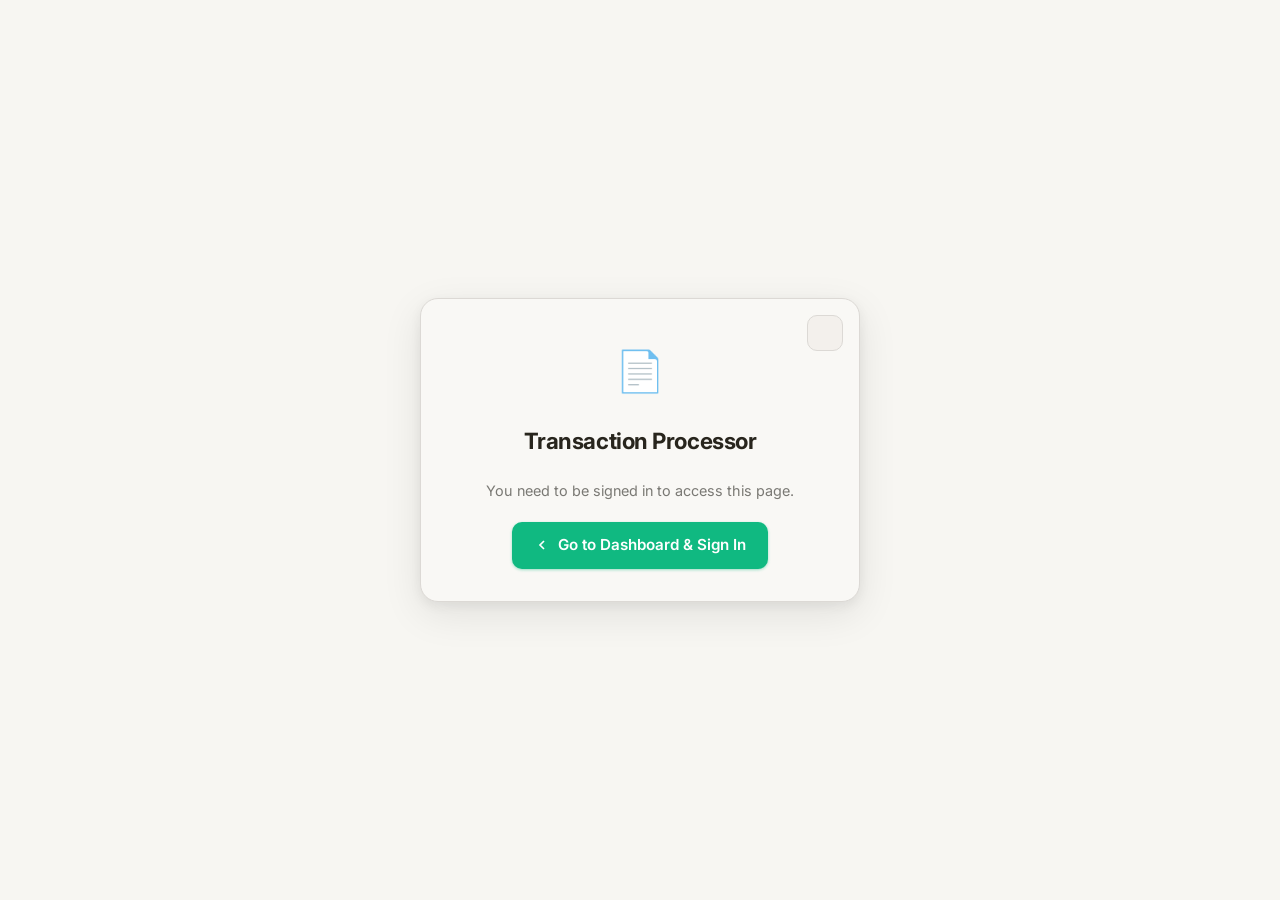
==== commit 2df3ce4c: "Merge pull request #4 from xwenps/refactor-config-category-system Refactor config category system" ====
--- a/process.html
+++ b/process.html
@@ -4,14 +4,15 @@
   <meta charset="UTF-8" />
   <meta name="viewport" content="width=device-width, initial-scale=1.0" />
   <title>Transaction Processor · Spend Tracker</title>
+  <link rel="icon" type="image/x-icon" href="./favicon.ico">
+  <link rel="preconnect" href="https://fonts.googleapis.com">
+  <link rel="preconnect" href="https://fonts.gstatic.com" crossorigin>
+  <link href="https://fonts.googleapis.com/css2?family=Inter:wght@300..700&display=swap" rel="stylesheet">
+  <link rel="stylesheet" href="./styles.css">
   <style>
-    :root {
-      --bg:      #0d1117; --surface: #161b27; --surface2: #1e2436;
-      --border:  #2e3250; --text:    #e8eaf6; --muted:    #8892b0;
-      --accent:  #7c83f5; --green:   #4caf91; --red:      #e05c5c;
-    }
-    *, *::before, *::after { box-sizing: border-box; margin: 0; padding: 0; }
-    body { background: var(--bg); color: var(--text); font-family: 'Segoe UI', system-ui, sans-serif; font-size: 14px; min-height: 100vh; }
+    /* ── Process-app specific overrides (inherits all tokens from styles.css) ── */
+*, *::before, *::after { box-sizing: border-box; margin: 0; padding: 0; }
+    body { background: var(--bg); color: var(--text); font-family: 'Inter', 'Segoe UI', system-ui, sans-serif; font-size: 14px; min-height: 100vh; }
 
     /* ── HEADER ── */
     header { background: var(--surface); border-bottom: 1px solid var(--border); padding: 14px 28px; display: flex; align-items: center; gap: 16px; }
@@ -22,7 +23,7 @@
 
     /* ── LAYOUT ── */
     main { max-width: 1100px; margin: 0 auto; padding: 28px 24px; display: flex; flex-direction: column; gap: 24px; }
-    .section { background: var(--surface); border: 1px solid var(--border); border-radius: 12px; padding: 22px 24px; display: flex; flex-direction: column; gap: 16px; }
+    .section { background: var(--surface); border: 1px solid var(--border); border-radius: var(--radius-lg); padding: 22px 24px; display: flex; flex-direction: column; gap: 16px; }
     .section h2 { font-size: 0.9rem; font-weight: 700; color: var(--muted); text-transform: uppercase; letter-spacing: 0.06em; }
 
     /* ── GLOBAL FIELDS ── */
@@ -31,27 +32,26 @@
     .field-group label { font-size: 0.75rem; color: var(--muted); text-transform: uppercase; letter-spacing: 0.05em; }
     .field-group input, .field-group select {
       background: var(--surface2); border: 1px solid var(--border); color: var(--text);
-      padding: 8px 12px; border-radius: 8px; font-size: 0.88rem; outline: none;
+      padding: 8px 12px; border-radius: var(--radius-md); font-size: 0.88rem; outline: none;
     }
     .field-group input:focus, .field-group select:focus { border-color: var(--accent); }
 
     /* ── DROP ZONE ── */
     #drop-zone {
-      border: 2px dashed var(--border); border-radius: 10px; padding: 32px 24px;
+      border: 2px dashed var(--border); border-radius: var(--radius-md); padding: 32px 24px;
       text-align: center; cursor: pointer; transition: border-color 0.15s, background 0.15s;
       background: var(--surface2);
     }
-    #drop-zone:hover, #drop-zone.drag-over { border-color: var(--accent); background: #7c83f510; }
+    #drop-zone:hover, #drop-zone.drag-over { border-color: var(--accent); background: color-mix(in srgb, var(--accent) 6%, transparent); }
     #drop-zone .drop-icon { font-size: 2rem; }
     #drop-zone p { color: var(--muted); font-size: 0.9rem; margin-top: 8px; }
 
     /* ── FILE QUEUE ── */
-    .file-queue { display: flex; flex-direction: column; gap: 10px; } /* overflow-x: auto; /* prevent rows from forcing page width */ }
-    .fq-row { overflow-x: auto; }
+    .file-queue { display: flex; flex-direction: column; gap: 10px; } 
     .fq-empty { color: var(--muted); font-size: 0.85rem; text-align: center; padding: 8px 0; }
     .fq-row {
       display: flex; align-items: center; gap: 10px; padding: 12px 14px;
-      background: var(--surface2); border-radius: 8px; border: 1px solid var(--border);
+      background: var(--surface2); border-radius: var(--radius-md); border: 1px solid var(--border);
       /* keep everything on a single line so the remove button never drops
          and spacing stays predictable regardless of container width */
       flex-wrap: nowrap;
@@ -67,13 +67,12 @@
       overflow: hidden; text-overflow: ellipsis; white-space: nowrap;
     }
     .fq-badge {
-      font-size: 0.75rem; color: var(--green); background: #4caf9118;
-      border: 1px solid #4caf9140; border-radius: 20px; padding: 3px 10px;
-      /* fixed width pill so all badges align uniformly */
+      font-size: 0.75rem; color: var(--green); background: color-mix(in srgb, var(--green) 10%, transparent);
+      border: 1px solid color-mix(in srgb, var(--green) 30%, transparent); border-radius: 20px; padding: 3px 10px;
       display: inline-block; flex: 0 0 140px; max-width: 140px;
       overflow: hidden; text-overflow: ellipsis; white-space: nowrap;
     }
-    .fq-badge.unknown { color: var(--red); background: #e05c5c18; border-color: #e05c5c40; }
+    .fq-badge.unknown { color: var(--red); background: color-mix(in srgb, var(--red) 10%, transparent); border-color: color-mix(in srgb, var(--red) 30%, transparent); }
 
     /* styled native select — matches index.html trigger aesthetic */
     .fq-select-wrap { position: relative; display: inline-block; }
@@ -84,32 +83,29 @@
     .fq-select {
       appearance: none; -webkit-appearance: none;
       background: var(--surface); border: 1px solid var(--border); color: var(--text);
-      padding: 7px 30px 7px 12px; border-radius: 8px; font-size: 0.82rem;
+      padding: 7px 30px 7px 12px; border-radius: var(--radius-md); font-size: 0.82rem;
       outline: none; cursor: pointer;
-      flex: 0 0 200px;        /* fixed select width */
+      flex: 0 0 200px;
       font-family: inherit;
     }
     .fq-select:focus { border-color: var(--accent); }
     .fq-select:hover { border-color: var(--muted); }
-
-    /* per-file text inputs (account name, owner) */
     .fq-input {
       background: var(--surface); border: 1px solid var(--border); color: var(--text);
-      padding: 7px 12px; border-radius: 8px; font-size: 0.82rem; outline: none;
+      padding: 7px 12px; border-radius: var(--radius-md); font-size: 0.82rem; outline: none;
       min-width: 130px; font-family: inherit;
     }
     .fq-input:focus { border-color: var(--accent); }
     .fq-input:hover { border-color: var(--muted); }
     .fq-input::placeholder { color: var(--muted); }
     .fq-field { display: flex; flex-direction: column; gap: 3px;
-      flex: 0 0 150px; /* fixed field width for uniform rows */
+      flex: 0 0 150px;
     }
     .fq-field-label { font-size: 0.68rem; color: var(--muted); text-transform: uppercase; letter-spacing: 0.05em; }
-
     .fq-remove {
       cursor: pointer; color: var(--muted); background: none; border: none;
       font-size: 1rem; padding: 4px 8px; border-radius: 4px; line-height: 1;
-      margin-left: auto; flex-shrink: 0; /* keep button visible and at end */
+      margin-left: auto; flex-shrink: 0;
     }
     .fq-remove:hover { color: var(--red); }
 
@@ -123,10 +119,10 @@
       z-index: 500;
       background: var(--surface);
       border: 1px solid var(--border);
-      border-radius: 6px;
+      border-radius: var(--radius-sm);
       max-height: 180px;
       overflow-y: auto;
-      box-shadow: 0 4px 16px #00000055;
+      box-shadow: var(--shadow-md);
     }
     .autocomplete-list.open { display: block; }
     .autocomplete-item {
@@ -138,7 +134,7 @@
     .autocomplete-item:hover { background: var(--surface2); }
 
     /* ── BUTTONS ── */
-    .btn { padding: 9px 20px; border-radius: 8px; border: none; font-size: 0.88rem; font-weight: 600; cursor: pointer; transition: opacity 0.15s; }
+    .btn { padding: 9px 20px; border-radius: var(--radius-md); border: none; font-size: 0.88rem; font-weight: 600; cursor: pointer; transition: opacity 0.15s; }
     .btn:hover { opacity: 0.85; }
     .btn-primary { background: var(--accent); color: white; }
     .btn-secondary { background: var(--surface2); color: var(--text); border: 1px solid var(--border); }
@@ -150,10 +146,10 @@
 
     /* ── PARSE ACTIONS ── */
     .parse-actions { display: flex; align-items: center; gap: 10px; flex-wrap: wrap; }
-    .parse-error { color: var(--red); font-size: 0.82rem; display: none; padding: 8px 12px; background: #e05c5c18; border-radius: 6px; border: 1px solid #e05c5c44; }
+    .parse-error { color: var(--red); font-size: 0.82rem; display: none; padding: 8px 12px; background: color-mix(in srgb, var(--red) 10%, transparent); border-radius: var(--radius-sm); border: 1px solid color-mix(in srgb, var(--red) 25%, transparent); }
 
     /* ── SUMMARY BAR ── */
-    .summary-bar { display: flex; align-items: center; gap: 20px; padding: 10px 14px; background: var(--surface2); border-radius: 8px; flex-wrap: wrap; }
+    .summary-bar { display: flex; align-items: center; gap: 20px; padding: 10px 14px; background: var(--surface2); border-radius: var(--radius-md); flex-wrap: wrap; }
     .summary-bar .stat { display: flex; flex-direction: column; gap: 2px; }
     .summary-bar .stat-label { font-size: 0.7rem; color: var(--muted); text-transform: uppercase; letter-spacing: 0.05em; }
     .summary-bar .stat-value { font-size: 0.95rem; font-weight: 700; }
@@ -162,7 +158,7 @@
     .summary-bar .actions { margin-left: auto; display: flex; gap: 8px; flex-wrap: wrap; }
 
     /* ── PREVIEW TABLE ── */
-    .table-wrap { overflow-x: auto; border-radius: 9px; border: 1px solid var(--border); }
+    .table-wrap { overflow-x: auto; border-radius: var(--radius-md); border: 1px solid var(--border); }
     table { width: 100%; border-collapse: collapse; font-size: 0.83rem; }
     thead tr { background: var(--surface2); }
     th { padding: 9px 10px; text-align: left; color: var(--muted); font-size: 0.72rem; text-transform: uppercase; letter-spacing: 0.05em; white-space: nowrap; border-bottom: 1px solid var(--border); }
@@ -180,7 +176,7 @@
     .error-row td.date-cell { color: var(--red); }
 
     /* ── TOAST ── */
-    #toast { position: fixed; bottom: 24px; right: 24px; background: var(--surface); border: 1px solid var(--border); color: var(--text); padding: 10px 18px; border-radius: 9px; font-size: 0.85rem; box-shadow: 0 8px 24px #00000066; opacity: 0; pointer-events: none; transition: opacity 0.2s; z-index: 999; }
+    #toast { position: fixed; bottom: 24px; right: 24px; background: var(--surface); border: 1px solid var(--border); color: var(--text); padding: 10px 18px; border-radius: var(--radius-md); font-size: 0.85rem; box-shadow: var(--shadow-lg); opacity: 0; pointer-events: none; transition: opacity 0.2s; z-index: 999; }
     #toast.show { opacity: 1; }
 
     /* modal overlay for account config import */
@@ -192,22 +188,38 @@
     }
     .modal.show { visibility: visible; opacity: 1; }
     .modal-content {
-      background: var(--surface); padding: 20px; border-radius: 10px;
+      background: var(--surface); padding: 20px; border-radius: var(--radius-md);
       width: 90%; max-width: 500px;
     }
     .modal-content textarea {
       width: 100%; resize: vertical; background: var(--surface2);
       color: var(--text); border: 1px solid var(--border);
-      border-radius: 8px; padding: 8px;
+      border-radius: var(--radius-md); padding: 8px;
       font-family: inherit; font-size: 0.9rem;
     }
     .modal-actions { display: flex; justify-content: flex-end; gap: 10px; margin-top: 10px; }
+
+    .config-status-badge {
+      font-size: 0.75rem;
+      color: var(--green);
+      display: flex;
+      align-items: center;
+      gap: 4px;
+      margin-top: 4px;
+      white-space: nowrap;
+    }
+    .config-status-badge a {
+      color: var(--accent);
+      text-decoration: none;
+      cursor: pointer;
+    }
+    .config-status-badge a:hover { text-decoration: underline; }
 
     /* ── DATE RANGE PILL ── */
     .date-range-pill {
       display: inline-flex; align-items: center; gap: 0;
       background: var(--surface2); border: 1px solid var(--border);
-      border-radius: 8px; padding: 0; overflow: hidden; transition: border-color 0.15s;
+      border-radius: var(--radius-md); padding: 0; overflow: hidden; transition: border-color 0.15s;
     }
     .date-range-pill:focus-within { border-color: var(--accent); }
     .date-range-pill .pill-icon { padding: 0 10px; color: var(--muted); font-size: 0.9rem; pointer-events: none; }
@@ -231,21 +243,179 @@
     .toggle-label input[type=checkbox] { accent-color: var(--accent); width: 14px; height: 14px; cursor: pointer; }
     .toggle-label:hover { color: var(--text); }
     #step-preview { display: none; }
+
+    /* ── INLINE TABLE COMBOBOX ── */
+    .td-combo { position: relative; min-width: 140px; }
+    .td-combo-input {
+      background: var(--surface2); color: var(--text);
+      border: 1px dashed var(--border);
+      font-size: 0.83rem; width: 100%; outline: none;
+      padding: 4px 8px; border-radius: var(--radius-sm); font-family: inherit;
+      transition: border-color 0.15s, background 0.15s, box-shadow 0.15s;
+    }
+    .td-combo-input::placeholder { color: var(--muted); font-style: italic; opacity: 1; }
+    .td-combo-input:hover { border-color: var(--muted); border-style: solid; }
+    .td-combo-input:focus {
+      border-style: solid; border-color: var(--accent);
+      box-shadow: 0 0 0 2px #7c83f530;
+    }
+    .td-combo-list {
+      display: none; position: absolute; top: calc(100% + 2px); left: 0;
+      min-width: 200px; z-index: 600;
+      background: var(--surface); border: 1px solid var(--border);
+      border-radius: var(--radius-sm); max-height: 200px; overflow-y: auto;
+      box-shadow: var(--shadow-md);
+    }
+    .td-combo-list.open { display: block; }
+    .td-combo-item { padding: 7px 12px; font-size: 0.82rem; cursor: pointer; color: var(--text); }
+    .td-combo-item:hover { background: var(--surface2); }
+
+    /* ── TAGS CONTENTEDITABLE ── */
+    td.tags-cell { min-width: 140px; }
+    td.tags-cell [contenteditable] {
+      display: block; min-width: 120px; padding: 4px 8px;
+      border-radius: var(--radius-sm); border: 1px dashed var(--border);
+      background: var(--surface2);
+      transition: border-color 0.15s, box-shadow 0.15s;
+    }
+    td.tags-cell [contenteditable]:hover { border-color: var(--muted); border-style: solid; }
+    td.tags-cell [contenteditable]:focus {
+      border-style: solid; border-color: var(--accent);
+      box-shadow: 0 0 0 2px #7c83f530;
+    }
+    /* placeholder for empty contenteditable */
+    td.tags-cell [contenteditable][data-placeholder]:empty::before {
+      content: attr(data-placeholder);
+      color: var(--muted); font-style: italic; pointer-events: none;
+    }
+
+    /* ── PROC HEADER (sticky top-bar style) ── */
+    #proc-main > header {
+      position: sticky; top: 0; z-index: 100;
+      background: var(--surface);
+      border-bottom: 1px solid var(--border);
+      padding: 12px 28px;
+      display: flex; align-items: center; gap: 12px;
+      margin-bottom: 0;
+    }
+    #proc-main > header .header-right {
+      margin-left: auto; display: flex; align-items: center; gap: 8px;
+    }
+
+    /* ── TD COMBO (category/subcategory inline combobox) ── */
+    .td-combo { position: relative; min-width: 120px; }
+    .td-combo-input {
+      width: 100%; background: transparent; border: none; border-bottom: 1.5px solid var(--border);
+      color: var(--text); font-size: 0.82rem; font-family: inherit;
+      padding: 2px 4px; outline: none; border-radius: 0;
+    }
+    .td-combo-input:focus { border-bottom-color: var(--accent); background: color-mix(in srgb, var(--accent) 5%, transparent); }
+    .td-combo-list {
+      display: none; position: absolute; top: 100%; left: 0; right: 0; z-index: 500;
+      background: var(--surface); border: 1px solid var(--border);
+      border-radius: var(--radius-sm); max-height: 180px; overflow-y: auto;
+      box-shadow: var(--shadow-md);
+    }
+    .td-combo-list.open { display: block; }
+    .td-combo-item { padding: 6px 10px; font-size: 0.82rem; cursor: pointer; color: var(--text); }
+    .td-combo-item:hover { background: var(--surface2); }
+
+    /* ── CONFIG MODAL CONTENT ── */
+    .modal-content {
+      background: var(--surface); border: 1px solid var(--border);
+      border-radius: var(--radius-lg); padding: 24px 28px;
+      width: 520px; max-width: 96vw; max-height: 85vh; overflow-y: auto;
+      box-shadow: var(--shadow-lg);
+    }
+    .modal-content h3 { font-size: 1rem; font-weight: 700; margin-bottom: 12px; }
+    .modal-content textarea {
+      width: 100%; background: var(--surface2); border: 1.5px solid var(--border);
+      color: var(--text); border-radius: var(--radius-md); padding: 10px 12px;
+      font-size: 0.82rem; font-family: monospace; outline: none; resize: vertical;
+    }
+    .modal-content textarea:focus { border-color: var(--accent); }
+    .modal-actions { display: flex; gap: 8px; margin-top: 12px; justify-content: flex-end; }
+    .config-status-badge {
+      font-size: 0.78rem; color: var(--green);
+      background: color-mix(in srgb, var(--green) 10%, transparent);
+      border: 1px solid color-mix(in srgb, var(--green) 30%, transparent);
+      border-radius: 20px; padding: 3px 10px; display: inline-block;
+    }
+    .config-status-badge a { color: var(--green); }
+
+    /* ── DATE RANGE PILL ── */
+    .date-range-pill {
+      display: flex; align-items: center; gap: 6px;
+      background: var(--surface2); border: 1.5px solid var(--border);
+      border-radius: var(--radius-md); padding: 6px 12px; flex-wrap: nowrap;
+    }
+    .date-range-pill:focus-within { border-color: var(--accent); }
+    .date-range-pill input[type=date] {
+      background: transparent; border: none; color: var(--text);
+      font-size: 0.85rem; font-family: inherit; outline: none; min-width: 120px;
+    }
+    .pill-icon { color: var(--muted); font-size: 0.9rem; }
+    .pill-sep { color: var(--muted); }
+    .date-range-clear {
+      background: none; border: none; cursor: pointer; color: var(--muted);
+      font-size: 0.85rem; padding: 1px 4px; border-radius: 4px; line-height: 1;
+    }
+    .date-range-clear:hover { color: var(--red); }
+
+    /* ── AUTH GUARD SCREEN ── */
+    .proc-auth-icon { font-size: 2.5rem; }
+    .proc-back-btn {
+      display: inline-flex; align-items: center; gap: 8px;
+      background: var(--accent); color: #fff; text-decoration: none;
+      padding: 11px 22px; border-radius: var(--radius-md);
+      font-size: 0.95rem; font-weight: 600; font-family: inherit;
+      transition: background var(--transition), box-shadow var(--transition);
+      box-shadow: 0 1px 3px color-mix(in srgb, var(--accent) 40%, transparent);
+    }
+    .proc-back-btn:hover {
+      background: var(--accent-h);
+      box-shadow: 0 4px 12px color-mix(in srgb, var(--accent) 30%, transparent);
+    }
+    .toggle-label { display: flex; align-items: center; gap: 6px; font-size: 0.82rem; color: var(--muted); cursor: pointer; }
+    .toggle-label input[type=checkbox] { accent-color: var(--accent); }
   </style>
 </head>
+
 <body>
 
+<!-- ── AUTH GUARD SCREEN (shown when not authenticated) ── -->
+<div id="auth-screen" style="display:none">
+  <div class="login-card">
+    <button class="theme-toggle" data-theme-toggle aria-label="Toggle theme"></button>
+    <div class="proc-auth-icon">📄</div>
+    <h1 style="font-size:1.4rem;">Transaction Processor</h1>
+    <p>You need to be signed in to access this page.</p>
+    <a href="./index.html" class="proc-back-btn">
+      <svg width="16" height="16" viewBox="0 0 24 24" fill="none" stroke="currentColor" stroke-width="2.5" aria-hidden="true"><polyline points="15 18 9 12 15 6"/></svg>
+      Go to Dashboard &amp; Sign In
+    </a>
+  </div>
+</div>
+
+<!-- ── MAIN PROCESSOR APP (hidden until auth check passes) ── -->
+<div id="proc-main" style="display:none">
+
 <header>
-  <a href="./index.html">&#x2190; Dashboard</a>
-  <span class="sep">|</span>
-  <h1>&#x1F4C4; Transaction Processor</h1>
+  <nav class="header-nav">
+    <a href="./index.html" class="nav-link">&#x2190; Dashboard</a>
+  </nav>
+  <span class="sep" style="color:var(--border)">|</span>
+  <h1 style="font-size:1.05rem;font-weight:700;color:var(--text)">&#x1F4C4; Transaction Processor</h1>
+  <div class="header-right">
+    <button class="theme-toggle" data-theme-toggle aria-label="Toggle theme"></button>
+  </div>
 </header>
 
 <main>
 
   <!-- ── STEP 1: GLOBAL DEFAULTS ── -->
   <div class="section" id="step-defaults">
-    <h2>1 · Global Defaults</h2>
+    <h2>1 &middot; Global Defaults</h2>
     <div class="fields-row">
       <div class="field-group">
         <label>Date Range <span style="font-weight:400;text-transform:none;letter-spacing:0;font-size:0.78rem">(filters all files)</span></label>
@@ -257,16 +427,19 @@
           <button class="date-range-clear" id="date-range-clear" title="Clear dates">&#x2715;</button>
         </div>
       </div>
-      <div class="field-group">
+      <div class="field-group" style="justify-content: stretch;">
         <label>&nbsp;</label>
         <button class="btn btn-secondary" id="accounts-config-btn" style="flex: 1; line-height: 1;">&#x2699;&#xFE0F; Config</button>
+        <div id="config-loaded-status" style="display:none;">
+          <span class="config-status-badge">&#x2713; <span id="config-account-count"></span> accounts &middot; <span id="config-source-label"></span> &middot; <a href="#" id="config-view-link">View / Edit</a></span>
+        </div>
       </div>
     </div>
   </div>
 
   <!-- ── STEP 2: ADD FILES ── -->
   <div class="section" id="step-input">
-    <h2>2 · Add CSV Files</h2>
+    <h2>2 &middot; Add CSV Files</h2>
     <div id="drop-zone">
       <div class="drop-icon">&#x1F4C2;</div>
       <p>Drop CSV files here, or <strong>click to browse</strong></p>
@@ -285,7 +458,7 @@
 
   <!-- ── STEP 3: PREVIEW ── -->
   <div class="section" id="step-preview">
-    <h2>3 · Review &amp; Edit</h2>
+    <h2>3 &middot; Review &amp; Edit</h2>
     <div class="summary-bar" id="summary-bar">
       <div class="stat"><span class="stat-label">Rows</span><span class="stat-value" id="stat-rows">&#x2014;</span></div>
       <div class="stat"><span class="stat-label">Total Expenses</span><span class="stat-value negative" id="stat-expenses">&#x2014;</span></div>
@@ -304,7 +477,7 @@
           <tr>
             <th>#</th><th>Date</th><th>Description</th>
             <th style="text-align:right">Amount</th>
-            <th>Account</th><th>Category</th><th>Owner</th><th></th>
+            <th>Account</th><th>Category</th><th>Subcategory</th><th>Tags</th><th>Owner</th><th></th>
           </tr>
         </thead>
         <tbody id="preview-tbody"></tbody>
@@ -315,7 +488,9 @@
 
 </main>
 
-<!-- configuration import modal -->
+</div><!-- /#proc-main -->
+
+<!-- ── CONFIGURATION IMPORT MODAL ── -->
 <div id="config-modal" class="modal">
   <div class="modal-content">
     <h3>Import Configuration</h3>
@@ -333,7 +508,30 @@
 </div>
 
 <div id="toast"></div>
+
+<script type="module">
+import { initTheme } from './theme.js';
+initTheme();
+</script>
+
 <script>
+// ── AUTH GUARD ───────────────────────────────────────────────────────────────
+(function checkAuth() {
+  const token = sessionStorage.getItem('gapi_access_token');
+  const authScreen = document.getElementById('auth-screen');
+  const procMain   = document.getElementById('proc-main');
+  if (!token) {
+    authScreen.style.display = 'flex';
+    procMain.style.display   = 'none';
+  } else {
+    authScreen.style.display = 'none';
+    procMain.style.display   = 'block';
+    document.addEventListener('DOMContentLoaded', () => autoLoadConfig());
+    if (document.readyState !== 'loading') autoLoadConfig();
+  }
+})();
+
+
 const ADAPTERS = {
   capital_one: {
     label: 'Capital One Credit Card', dateCol: 'posted date', descCol: 'description',
@@ -354,11 +552,11 @@
   },
   citi_custom: {
     label: 'Citi CustomCash Card', dateCol: 'date', descCol: 'description',
-    amountMode: 'debit_credit', debitCol: 'debit', creditCol: 'credit',
+    amountMode: 'debit_credit_negate', debitCol: 'debit', creditCol: 'credit',
   },
   citi_costco: {
     label: 'Citi Costco Anywhere Card', dateCol: 'date', descCol: 'description',
-    amountMode: 'debit_credit', debitCol: 'debit', creditCol: 'credit', ownerCol: 'member name',
+    amountMode: 'debit_credit_negate', debitCol: 'debit', creditCol: 'credit', ownerCol: 'member name',
   },
 };
 
@@ -400,9 +598,10 @@
 
 function normalizeAmount(row, adapter) {
   switch (adapter.amountMode) {
-    case 'signed':       return parseNum(row[adapter.amountCol] || '');
-    case 'amex_negate':  return -(parseNum(row[adapter.amountCol] || ''));
-    case 'debit_credit': return parseNum(row[adapter.creditCol] || '') - parseNum(row[adapter.debitCol] || '');
+    case 'signed':               return parseNum(row[adapter.amountCol]);
+    case 'amex_negate':           return -parseNum(row[adapter.amountCol]);
+    case 'debit_credit':          return parseNum(row[adapter.creditCol]) - parseNum(row[adapter.debitCol]);
+    case 'debit_credit_negate':  return -parseNum(row[adapter.creditCol]) + parseNum(row[adapter.debitCol]);
     default: return 0;
   }
 }
@@ -427,7 +626,9 @@
   const missingDesc = col(adapter.descCol) === -1;
   let missingAmt = false;
   if (adapter.amountMode === 'signed' || adapter.amountMode === 'amex_negate') missingAmt = col(adapter.amountCol) === -1;
-  else if (adapter.amountMode === 'debit_credit') missingAmt = col(adapter.debitCol) === -1 && col(adapter.creditCol) === -1;
+  else if (adapter.amountMode === 'debit_credit' || adapter.amountMode === 'debit_credit_negate') {
+    missingAmt = col(adapter.debitCol) === -1 || col(adapter.creditCol) === -1;
+  }
   if (missingDate || missingDesc || missingAmt) {
     const missing = [];
     if (missingDate) missing.push(`"${adapter.dateCol}"`);
@@ -444,7 +645,7 @@
     if (!rawDate && amount === 0) return null;
     return {
       date: normalizeDate(rawDate), description: getCol(row, adapter.descCol),
-      amount, category: getCol(row, adapter.categoryCol) || '',
+      amount, category: '', subcategory: '', tags: '',
       account:      globalAccount || getCol(row, adapter.accountCol) || '',
       accountOwner: globalOwner   || getCol(row, adapter.ownerCol)   || '',
       notes: getCol(row, adapter.notesCol) || '',
@@ -477,26 +678,119 @@
 function esc(s) { return (s || '').replace(/&/g,'&amp;').replace(/</g,'&lt;').replace(/>/g,'&gt;'); }
 
 let parsedRows = [];
+let categoryConfig = [];
+
+function getSubcategoryOptions(categoryName) {
+  const cat = categoryConfig.find(c => c.name === categoryName);
+  return cat ? cat.subcategories.map(s => s.name) : [];
+}
+
+function attachComboToCell(td, initialValue, optionsFn, idx, field) {
+  td.classList.add('td-combo');
+  const input = document.createElement('input');
+  input.type = 'text';
+  input.className = 'td-combo-input';
+  input.value = initialValue;
+  input.dataset.idx = idx;
+  input.dataset.field = field;
+  input.autocomplete = 'off';
+  input.placeholder = field === 'category' ? 'Category…' : 'Subcategory…';
+  const list = document.createElement('div');
+  list.className = 'td-combo-list';
+  td.appendChild(input);
+  td.appendChild(list);
+
+  function renderList(items) {
+    list.innerHTML = items.map(v => `<div class="td-combo-item">${esc(v)}</div>`).join('');
+    list.classList.toggle('open', items.length > 0);
+    list.querySelectorAll('.td-combo-item').forEach(item => {
+      item.addEventListener('mousedown', e => {
+        e.preventDefault();
+        input.value = item.textContent;
+        list.classList.remove('open');
+        parsedRows[idx][field] = item.textContent;
+        if (field === 'category') {
+          parsedRows[idx].subcategory = '';
+          const subInput = document.querySelector(`.td-combo-input[data-idx="${idx}"][data-field="subcategory"]`);
+          if (subInput) subInput.value = '';
+        }
+        updateSummary();
+      });
+    });
+  }
+
+  input.addEventListener('focus', () => {
+    const q = input.value.toLowerCase();
+    renderList(optionsFn().filter(v => v.toLowerCase().includes(q)));
+  });
+  input.addEventListener('input', () => {
+    const q = input.value.toLowerCase();
+    renderList(optionsFn().filter(v => v.toLowerCase().includes(q)));
+    parsedRows[idx][field] = input.value;
+    if (field === 'category') {
+      parsedRows[idx].subcategory = '';
+      const subInput = document.querySelector(`.td-combo-input[data-idx="${idx}"][data-field="subcategory"]`);
+      if (subInput) subInput.value = '';
+    }
+    updateSummary();
+  });
+  input.addEventListener('blur', () => {
+    setTimeout(() => list.classList.remove('open'), 150);
+    parsedRows[idx][field] = input.value;
+  });
+  return input;
+}
 
 function renderPreview(rows) {
   parsedRows = rows;
   const tbody = document.getElementById('preview-tbody');
   tbody.innerHTML = '';
+  const catNames = categoryConfig.map(c => c.name);
+
   rows.forEach((r, i) => {
     const tr = document.createElement('tr');
     if (!r.date || r.date === '') tr.classList.add('error-row');
-    tr.innerHTML = `
+
+    // Static cells
+    const staticFrag = document.createElement('template');
+    staticFrag.innerHTML = `
       <td class="row-num">${i+1}</td>
       <td class="date-cell">${esc(r.date)}</td>
       <td><span contenteditable="true" data-field="description" data-idx="${i}">${esc(r.description)}</span></td>
       <td class="amount-cell"><span contenteditable="true" data-field="amount" data-idx="${i}">${r.amount.toFixed(2)}</span></td>
       <td><span contenteditable="true" data-field="account" data-idx="${i}">${esc(r.account)}</span></td>
-      <td><span contenteditable="true" data-field="category" data-idx="${i}">${esc(r.category)}</span></td>
-      <td><span contenteditable="true" data-field="accountOwner" data-idx="${i}">${esc(r.accountOwner)}</span></td>
-      <td><button class="btn-danger" data-del="${i}" title="Remove row">&#x2715;</button></td>
     `;
+    tr.append(staticFrag.content);
+
+    // Category combobox
+    const catTd = document.createElement('td');
+    attachComboToCell(catTd, r.category || '', () => catNames, i, 'category');
+    tr.appendChild(catTd);
+
+    // Subcategory combobox (options depend on currently selected category)
+    const subTd = document.createElement('td');
+    attachComboToCell(subTd, r.subcategory || '', () => getSubcategoryOptions(parsedRows[i].category || ''), i, 'subcategory');
+    tr.appendChild(subTd);
+
+    // Tags cell (comma-separated, free text)
+    const tagsTd = document.createElement('td');
+    tagsTd.className = 'tags-cell';
+    tagsTd.innerHTML = `<span contenteditable="true" data-field="tags" data-idx="${i}" data-placeholder="#tags (comma-separated)">${esc(r.tags || '')}</span>`;
+    tr.appendChild(tagsTd);
+
+    // Owner
+    const ownerTd = document.createElement('td');
+    ownerTd.innerHTML = `<span contenteditable="true" data-field="accountOwner" data-idx="${i}">${esc(r.accountOwner)}</span>`;
+    tr.appendChild(ownerTd);
+
+    // Delete button
+    const delTd = document.createElement('td');
+    delTd.innerHTML = `<button class="btn-danger" data-del="${i}" title="Remove row">&#x2715;</button>`;
+    tr.appendChild(delTd);
+
     tbody.appendChild(tr);
   });
+
   tbody.querySelectorAll('[contenteditable]').forEach(el => {
     el.addEventListener('input', () => {
       const idx = parseInt(el.dataset.idx), field = el.dataset.field, val = el.textContent.trim();
@@ -525,18 +819,18 @@
   netEl.className = 'stat-value ' + (net >= 0 ? 'positive' : 'negative');
 }
 
-const OUTPUT_HEADERS = ['Date','Description','Amount','Account','Category','Account Owner'];
+const OUTPUT_HEADERS = ['Date','Description','Amount','Account','Category','Subcategory','Tags','Account Owner'];
 
 function rowsToTSV(rows, includeHeader=true) {
   const lines = includeHeader ? [OUTPUT_HEADERS.join('\t')] : [];
-  rows.forEach(r => lines.push([r.date,r.description,r.amount.toFixed(2),r.account,r.category,r.accountOwner].map(v=>String(v).replace(/\t/g,' ')).join('\t')));
+  rows.forEach(r => lines.push([r.date,r.description,r.amount.toFixed(2),r.account,r.category,r.subcategory||'',r.tags||'',r.accountOwner].map(v=>String(v).replace(/\t/g,' ')).join('\t')));
   return lines.join('\n');
 }
 
 function rowsToCSV(rows, includeHeader=true) {
   const q = v => { const s=String(v); return (s.includes(',')||s.includes('"')||s.includes('\n')) ? '"'+s.replace(/"/g,'""')+'"' : s; };
   const lines = includeHeader ? [OUTPUT_HEADERS.map(q).join(',')] : [];
-  rows.forEach(r => lines.push([r.date,r.description,r.amount.toFixed(2),r.account,r.category,r.accountOwner].map(q).join(',')));
+  rows.forEach(r => lines.push([r.date,r.description,r.amount.toFixed(2),r.account,r.category,r.subcategory||'',r.tags||'',r.accountOwner].map(q).join(',')));
   return lines.join('\n');
 }
 
@@ -550,7 +844,7 @@
 
 document.getElementById('copy-tsv-btn').addEventListener('click', () => {
   if (!parsedRows.length) return;
-  document.querySelectorAll('[data-field]').forEach(el => {
+  document.querySelectorAll('[data-field][contenteditable]').forEach(el => {
     const idx=parseInt(el.dataset.idx), field=el.dataset.field;
     if (idx>=0 && idx<parsedRows.length) {
       if (field==='amount') parsedRows[idx].amount = parseFloat(el.textContent.trim()) || 0;
@@ -586,24 +880,165 @@
 // ─── FILE QUEUE ───────────────────────────────────────────────────────────────
 let fileQueue = [];
 
-// account configuration imported by user
-let accountOptions = [];
-
-function loadAccountConfigObject(obj) {
+// ── CONFIG STATE ──────────────────────────────────────────────────────────────
+let loadedConfigJson = null;
+let accountOptions   = [];
+let configSource     = null; // 'gsheet' | 'json' | 'user-input'
+
+const CONFIG_SHEET_TABS = { accounts: 'CONFIG.accounts', categories: 'CONFIG.categories' };
+
+// ── CONFIG BADGE ──────────────────────────────────────────────────────────────
+function updateConfigBadge() {
+  const statusEl = document.getElementById('config-loaded-status');
+  const countEl  = document.getElementById('config-account-count');
+  const sourceEl = document.getElementById('config-source-label');
+  const viewLink = document.getElementById('config-view-link');
+  if (!statusEl) return;
+  if (accountOptions.length > 0) {
+    const SOURCE_LABELS = {
+      'gsheet':     '&#x1F4CA; Google Sheet',
+      'json':       '&#x1F4C4; config.json',
+      'user-input': '&#x270F;&#xFE0F; User Input',
+    };
+    if (countEl)  countEl.textContent = accountOptions.length;
+    if (sourceEl) sourceEl.innerHTML  = SOURCE_LABELS[configSource] || configSource || '';
+
+    // ── Link behaviour depends on source ──────────────────────────────────────
+    if (viewLink) {
+      if (configSource === 'gsheet') {
+        const sheetId = sessionStorage.getItem('gapi_sheet_id');
+        viewLink.href        = `https://docs.google.com/spreadsheets/d/${sheetId}`;
+        viewLink.target      = '_blank';
+        viewLink.rel         = 'noopener noreferrer';
+        viewLink.textContent = 'Open Sheet ↗';
+      } else {
+        viewLink.href        = '#';
+        viewLink.target      = '';
+        viewLink.rel         = '';
+        viewLink.textContent = 'View / Edit';
+      }
+    }
+
+    statusEl.style.display = 'block';
+  } else {
+    statusEl.style.display = 'none';
+  }
+}
+
+// ── AUTO CONFIG LOAD: Google Sheet → config.json → manual fallback ────────────
+async function autoLoadConfig() {
+  const token   = sessionStorage.getItem('gapi_access_token');
+  const sheetId = sessionStorage.getItem('gapi_sheet_id');
+
+  if (token && sheetId) {
+    const ok = await tryLoadFromSheet(token, sheetId);
+    if (ok) return;
+  }
+
+  const ok = await tryLoadFromConfigJson();
+  if (ok) return;
+
+  updateConfigBadge();
+}
+
+async function tryLoadFromSheet(token, sheetId) {
+  try {
+    const [accountRows, categoryRows] = await Promise.all([
+      fetchConfigTab(token, sheetId, CONFIG_SHEET_TABS.accounts),
+      fetchConfigTab(token, sheetId, CONFIG_SHEET_TABS.categories),
+    ]);
+    const accounts   = parseAccountRows(accountRows);
+    const categories = parseCategoryRows(categoryRows);
+    if (!accounts.length && !categories.length) {
+      console.warn('[config] Sheet tabs empty — falling back to config.json');
+      return false;
+    }
+    accountOptions = accounts;
+    categoryConfig = categories;
+    configSource   = 'gsheet';
+    updateConfigBadge();
+    showToast('Config loaded from Google Sheet');
+    return true;
+  } catch(e) {
+    console.warn('[config] Sheet load error:', e);
+    return false;
+  }
+}
+
+async function fetchConfigTab(token, sheetId, tabName) {
+  const range = encodeURIComponent(`${tabName}!A:Z`);
+  const url   = `https://sheets.googleapis.com/v4/spreadsheets/${sheetId}/values/${range}`;
+  const res = await fetch(url, { headers: { Authorization: `Bearer ${token}` } });
+  if (!res.ok) return [];
+  const json = await res.json();
+  return json.values || [];
+}
+
+function parseAccountRows(rows) {
+  if (!rows || rows.length < 2) return [];
+  const headers = rows[0].map(h => h.trim().toLowerCase());
+  const col = name => headers.indexOf(name);
+  if (col('name') === -1) return [];
+  return rows.slice(1).map(r => ({
+    name:        (r[col('name')]         || '').trim(),
+    owner:       (r[col('owner')]        || '').trim(),
+    type:        (r[col('type')]         || '').trim(),
+    description: (r[col('description')]  || '').trim(),
+  })).filter(a => a.name);
+}
+
+function parseCategoryRows(rows) {
+  if (!rows || rows.length < 2) return [];
+  const headers = rows[0].map(h => h.trim().toLowerCase());
+  const col = name => headers.indexOf(name);
+  if (col('category_id') === -1 || col('category_name') === -1) return [];
+  const map = new Map();
+  rows.slice(1).forEach(r => {
+    const catId   = (r[col('category_id')]      || '').trim();
+    const catName = (r[col('category_name')]    || '').trim();
+    const subId   = (r[col('subcategory_id')]   || '').trim();
+    const subName = (r[col('subcategory_name')] || '').trim();
+    if (!catId) return;
+    if (!map.has(catId)) map.set(catId, { id: catId, name: catName, subcategories: [] });
+    if (subId && subName) map.get(catId).subcategories.push({ id: subId, name: subName });
+  });
+  return [...map.values()];
+}
+
+async function tryLoadFromConfigJson() {
+  try {
+    const res = await fetch('./config.json');
+    if (!res.ok) { return false; }
+    const obj = await res.json();
+    if (!obj?.options?.accounts?.length) { return false; }
+    loadAccountConfigObject(obj, JSON.stringify(obj, null, 2), 'json');
+    return true;
+  } catch(e) {
+    return false;
+  }
+}
+
+autoLoadConfig();
+
+// ── LOAD FROM OBJECT (JSON paste / file upload) ───────────────────────────────
+function loadAccountConfigObject(obj, rawJson, source = 'user-input') {
   try {
     if (!obj || !obj.options || !Array.isArray(obj.options.accounts))
       throw new Error('JSON must contain options.accounts array');
     accountOptions = obj.options.accounts.map(a => ({
-      name: a.name || '', owner: a.owner || '', type: a.type || '', description: a.description || ''
+      name: a.name, owner: a.owner, type: a.type, description: a.description
     })).filter(a => a.name);
-    // if there are any rows already in the queue, auto-fill matching owners
+    if (Array.isArray(obj.options.categories)) categoryConfig = obj.options.categories;
+    loadedConfigJson = rawJson || JSON.stringify(obj, null, 2);
+    configSource     = source;
     fileQueue.forEach(f => {
       const m = accountOptions.find(a => a.name === f.account);
       if (m) f.owner = m.owner;
     });
     renderQueue();
+    updateConfigBadge();
     showToast('Account configuration loaded');
-  } catch (e) {
+  } catch(e) {
     showError(document.getElementById('config-error'), e.message);
   }
 }
@@ -762,7 +1197,7 @@
 if (cfgLoad) cfgLoad.addEventListener('click', () => {
   try {
     const obj = JSON.parse(document.getElementById('config-text').value);
-    loadAccountConfigObject(obj);
+    loadAccountConfigObject(obj, document.getElementById('config-text').value, 'user-input');
     showConfigModal(false);
   } catch (e) {
     showError(document.getElementById('config-error'), e.message);
@@ -780,7 +1215,7 @@
   reader.onload = ev => {
     try {
       const obj = JSON.parse(ev.target.result);
-      loadAccountConfigObject(obj);
+      loadAccountConfigObject(obj, ev.target.result);
       showConfigModal(false);
     } catch (err) {
       showError(document.getElementById('config-error'), err.message);
@@ -788,6 +1223,18 @@
   };
   reader.readAsText(file);
 });
+
+const viewLink = document.getElementById('config-view-link');
+if (viewLink) {
+  viewLink.addEventListener('click', e => {
+    if (configSource === 'gsheet') return;
+    e.preventDefault();
+    showConfigModal(true);
+    if (loadedConfigJson) {
+      document.getElementById('config-text').value = loadedConfigJson;
+    }
+  });
+}
 
 document.getElementById('file-input').addEventListener('change', e => {
   if (e.target.files.length) handleFiles(e.target.files);
@@ -806,7 +1253,6 @@
   if (!fileQueue.length) { showError(errEl, 'Add at least one CSV file to process.'); return; }
   const unassigned = fileQueue.filter(f => !f.bank);
   if (unassigned.length) { showError(errEl, 'Please select a bank for: ' + unassigned.map(f => f.name).join(', ')); return; }
-  // account and owner are now per-file (set in fileQueue items)
   const errors = [], allRows = [];
   fileQueue.forEach(f => {
     try {
@@ -826,4 +1272,4 @@
 });
 </script>
 </body>
-</html>
+</html>
--- a/styles.css
+++ b/styles.css
@@ -0,0 +1,739 @@
+/*
+ * Spend Tracker — styles-2.css
+ * Light mode (default) · Dark mode via [data-theme="dark"]
+ *
+ * Accent: Emerald green — fits a finance/spending context
+ * Dark mode: Neutral slate (replaces old purple/navy)
+ * Font: Inter via Google Fonts — load in <head> before this sheet
+ */
+
+@import url('https://fonts.googleapis.com/css2?family=Inter:wght@300..700&display=swap');
+
+/* ── Design Tokens — Light (default) ───────────────────────────────────────── */
+:root {
+  --bg:       #f7f6f2;
+  --surface:  #f9f8f5;
+  --surface2: #f3f0ec;
+  --surface3: #edeae5;
+  --accent:   #10b981;
+  --accent-h: #059669;
+  --text:     #28251d;
+  --muted:    #7a7974;
+  --faint:    #bab9b4;
+  --border:   #dcd9d5;
+  --green:    #10b981;
+  --red:      #ef4444;
+  --shadow-sm: 0 1px 3px oklch(0.2 0.01 80 / 0.05), 0 1px 2px oklch(0.2 0.01 80 / 0.03);
+  --shadow-md: 0 4px 16px oklch(0.2 0.01 80 / 0.07), 0 2px 6px oklch(0.2 0.01 80 / 0.04);
+  --shadow-lg: 0 12px 40px oklch(0.2 0.01 80 / 0.09), 0 4px 12px oklch(0.2 0.01 80 / 0.06);
+  --radius-sm: 6px;
+  --radius-md: 10px;
+  --radius-lg: 14px;
+  --radius-xl: 18px;
+  --transition: 200ms cubic-bezier(0.16, 1, 0.3, 1);
+  --chart-grid:           rgba(40, 37, 29, 0.07);
+  --chart-border:         rgba(40, 37, 29, 0.09);
+  --chart-tick:           #7a7974;
+  --chart-tooltip-bg:     #f9f8f5;
+  --chart-tooltip-title:  #28251d;
+  --chart-tooltip-body:   #7a7974;
+  --chart-tooltip-border: #dcd9d5;
+  --chart-legend:         #7a7974;
+}
+
+/* ── Design Tokens — Dark ───────────────────────────────────────────────────── */
+[data-theme="dark"] {
+  --bg:       #171614;
+  --surface:  #1c1b19;
+  --surface2: #201f1d;
+  --surface3: #2d2c2a;
+  --accent:   #34d399;
+  --accent-h: #10b981;
+  --text:     #cdccca;
+  --muted:    #797876;
+  --faint:    #5a5957;
+  --border:   #393836;
+  --green:    #34d399;
+  --red:      #f87171;
+  --shadow-sm: 0 1px 3px rgba(0,0,0,.3);
+  --shadow-md: 0 4px 16px rgba(0,0,0,.4);
+  --shadow-lg: 0 12px 40px rgba(0,0,0,.5);
+  --chart-grid:           rgba(205, 204, 202, 0.07);
+  --chart-border:         rgba(205, 204, 202, 0.09);
+  --chart-tick:           #797876;
+  --chart-tooltip-bg:     #1c1b19;
+  --chart-tooltip-title:  #cdccca;
+  --chart-tooltip-body:   #797876;
+  --chart-tooltip-border: #393836;
+  --chart-legend:         #797876;
+  }
+
+/* ── Base ────────────────────────────────────────────────────────────────────── */
+*, *::before, *::after { box-sizing: border-box; margin: 0; padding: 0; }
+
+html { -webkit-font-smoothing: antialiased; scroll-behavior: smooth; }
+
+body {
+  background: var(--bg);
+  color: var(--text);
+  font-family: 'Inter', 'Segoe UI', system-ui, sans-serif;
+  min-height: 100vh;
+  line-height: 1.6;
+  transition: background var(--transition), color var(--transition);
+}
+
+/* ── Theme Toggle Button ────────────────────────────────────────────────────── */
+.theme-toggle {
+  display: flex;
+  align-items: center;
+  justify-content: center;
+  width: 36px;
+  height: 36px;
+  border-radius: var(--radius-md);
+  border: 1px solid var(--border);
+  background: var(--surface2);
+  color: var(--muted);
+  cursor: pointer;
+  flex-shrink: 0;
+  transition: border-color var(--transition), background var(--transition), color var(--transition);
+}
+.theme-toggle:hover { border-color: var(--accent); color: var(--accent); }
+.theme-toggle svg   { pointer-events: none; }
+
+/* ── Auth Screen ─────────────────────────────────────────────────────────────── */
+#auth-screen {
+  display: flex;
+  flex-direction: column;
+  align-items: center;
+  justify-content: center;
+  min-height: 100vh;
+  gap: 24px;
+  padding: 24px;
+  background: var(--bg);
+}
+
+#manual-settings-panel {
+  overflow: hidden;
+  max-height: 0;
+  opacity: 0;
+  transition: max-height 0.3s ease, opacity 0.25s ease;
+  display: flex;
+  flex-direction: column;
+  gap: 14px;
+}
+#manual-settings-panel.open {
+  max-height: 200px;
+  opacity: 1;
+}
+.manual-settings-hint {
+  text-align: center;
+  margin-top: 0.6rem;
+}
+#manual-settings-toggle {
+  background: none;
+  border: none;
+  cursor: pointer;
+  font-size: 0.75rem;
+  opacity: 0.35;
+  color: inherit;
+  transition: opacity 0.2s;
+}
+#manual-settings-toggle:hover {
+  opacity: 0.7;
+}
+
+/* ── Login Card ──────────────────────────────────────────────────────────────── */
+.login-card {
+  background: var(--surface);
+  border: 1px solid var(--border);
+  border-radius: var(--radius-xl);
+  box-shadow: var(--shadow-lg);
+  padding: 40px 36px 32px;
+  width: 440px;
+  max-width: 100%;
+  display: flex;
+  flex-direction: column;
+  align-items: center;
+  gap: 20px;
+  position: relative;
+}
+.login-card h1 {
+  color: var(--text);
+  font-size: 1.6rem;
+  font-weight: 700;
+  letter-spacing: -0.02em;
+  margin: 0;
+}
+.login-card > p  { color: var(--muted); font-size: 0.9rem; margin: 0; text-align: center; }
+.login-card #config-form  { width: 100%; }
+.login-card .auth-hint,
+.login-card #config-status,
+.login-card #env-status,
+.login-card #auth-error   { text-align: center; }
+
+/* Inline theme toggle in the top-right of login card */
+.login-card .theme-toggle {
+  position: absolute;
+  top: 16px;
+  right: 16px;
+}
+
+/* Logo lockup on auth */
+.login-logo {
+  display: flex;
+  align-items: center;
+  gap: 10px;
+  color: var(--text);
+  font-size: 1.1rem;
+  font-weight: 700;
+  letter-spacing: -0.01em;
+}
+.login-logo img, .login-logo svg { width: 36px; height: 36px; }
+
+/* ── Form Elements ───────────────────────────────────────────────────────────── */
+#config-form { display: flex; flex-direction: column; gap: 14px; width: 360px; }
+
+.field-group { display: flex; flex-direction: column; gap: 5px; }
+.field-group label {
+  font-size: 0.72rem;
+  font-weight: 600;
+  color: var(--muted);
+  text-transform: uppercase;
+  letter-spacing: 0.07em;
+}
+
+#config-form input,
+.modal-box input {
+  background: var(--surface2);
+  border: 1.5px solid var(--border);
+  color: var(--text);
+  padding: 10px 14px;
+  border-radius: var(--radius-md);
+  font-size: 0.9rem;
+  font-family: inherit;
+  outline: none;
+  width: 100%;
+  transition: border-color var(--transition), box-shadow var(--transition);
+}
+#config-form input:focus,
+.modal-box input:focus {
+  border-color: var(--accent);
+  box-shadow: 0 0 0 3px color-mix(in srgb, var(--accent) 15%, transparent);
+}
+#config-form input::placeholder { color: var(--faint); }
+
+/* ── Status / Error messages ─────────────────────────────────────────────────── */
+#env-status    { font-size: 0.8rem; color: var(--green);  display: none; }
+#config-status { font-size: 0.8rem; color: var(--green);  display: none; }
+#auth-error    { font-size: 0.82rem; color: var(--red);   display: none; }
+
+.auth-hint { font-size: 0.75rem; color: var(--muted); max-width: 380px; text-align: center; }
+.auth-hint code {
+  background: var(--surface2);
+  padding: 1px 6px;
+  border-radius: 4px;
+  font-size: 0.78rem;
+  color: var(--accent);
+  border: 1px solid var(--border);
+}
+
+/* ── Buttons ─────────────────────────────────────────────────────────────────── */
+.btn-row { display: flex; gap: 8px; }
+.btn-row #signin-btn { flex: 1 1 auto; width: auto; }
+
+#signin-btn {
+  display: flex;
+  align-items: center;
+  justify-content: center;
+  gap: 10px;
+  background: var(--accent);
+  color: #fff;
+  border: none;
+  padding: 11px 20px;
+  border-radius: var(--radius-md);
+  font-size: 0.95rem;
+  font-family: inherit;
+  font-weight: 600;
+  cursor: pointer;
+  width: 100%;
+  transition: background var(--transition), box-shadow var(--transition);
+  box-shadow: 0 1px 3px color-mix(in srgb, var(--accent) 40%, transparent);
+}
+#signin-btn:hover {
+  background: var(--accent-h);
+  box-shadow: 0 4px 12px color-mix(in srgb, var(--accent) 30%, transparent);
+}
+#signin-btn svg { flex-shrink: 0; }
+
+.demo-mode-btn {
+  background: var(--surface2);
+  border: 1.5px solid var(--border);
+  color: var(--text);
+  padding: 11px 20px;
+  border-radius: var(--radius-md);
+  cursor: pointer;
+  font-size: 0.9rem;
+  font-family: inherit;
+  font-weight: 500;
+  transition: border-color var(--transition), background var(--transition);
+}
+.demo-mode-btn:hover { border-color: var(--accent); background: var(--surface3); }
+
+/* ── Loading ─────────────────────────────────────────────────────────────────── */
+#loading { display: none; text-align: center; padding: 80px 60px; color: var(--muted); }
+.spinner {
+  width: 36px; height: 36px;
+  border: 3px solid var(--border);
+  border-top-color: var(--accent);
+  border-radius: 50%;
+  animation: spin 0.8s linear infinite;
+  margin: 0 auto 16px;
+}
+@keyframes spin { to { transform: rotate(360deg); } }
+
+/* ── Main App Shell ──────────────────────────────────────────────────────────── */
+#app { display: none; padding: 24px; max-width: 1400px; margin: 0 auto; }
+
+header {
+  display: flex;
+  align-items: center;
+  justify-content: space-between;
+  margin-bottom: 28px;
+  flex-wrap: wrap;
+  gap: 12px;
+  padding-bottom: 20px;
+  border-bottom: 1px solid var(--border);
+}
+header h1 {
+  font-size: 1.4rem;
+  font-weight: 700;
+  color: var(--text);
+  letter-spacing: -0.02em;
+}
+
+/* ── Header Controls ─────────────────────────────────────────────────────────── */
+.header-controls { display: flex; gap: 10px; align-items: center; flex-wrap: wrap; }
+
+select, button.ctrl-btn {
+  background: var(--surface);
+  border: 1.5px solid var(--border);
+  color: var(--text);
+  padding: 7px 14px;
+  border-radius: var(--radius-md);
+  font-size: 0.85rem;
+  font-family: inherit;
+  cursor: pointer;
+  outline: none;
+  transition: border-color var(--transition), background var(--transition);
+}
+select:focus, button.ctrl-btn:focus { border-color: var(--accent); }
+button.ctrl-btn:hover { border-color: var(--accent); background: var(--surface2); }
+#signout-btn { color: var(--muted); font-size: 0.82rem; }
+
+
+/* ── Filter Bar (below app header) ──────────────────────────────────────────── */
+#app > header {
+  margin-bottom: 0;
+  padding-bottom: 16px;
+  border-bottom: none;
+}
+
+.filter-bar {
+  display: flex;
+  align-items: center;
+  gap: 8px;
+  flex-wrap: wrap;
+  padding: 12px 0 16px;
+  margin-bottom: 20px;
+  border-bottom: 1px solid var(--border);
+}
+
+/* ── Uniform 36px height across all header controls ──────────────────────────── */
+.multi-select-trigger,
+button.ctrl-btn,
+a.ctrl-btn,
+.theme-toggle {
+  height: 36px;
+  box-sizing: border-box;
+}
+
+button.ctrl-btn,
+a.ctrl-btn {
+  display: inline-flex;
+  align-items: center;
+  justify-content: center;
+  gap: 6px;
+  text-decoration: none;
+  padding: 0 14px;
+}
+
+/* ── <a> styled as ctrl-btn (e.g. #process-link) ─────────────────────────────── */
+a.ctrl-btn {
+  background: var(--surface);
+  border: 1.5px solid var(--border);
+  color: var(--text);
+  border-radius: var(--radius-md);
+  font-size: 0.85rem;
+  font-family: inherit;
+  cursor: pointer;
+  outline: none;
+  transition: border-color var(--transition), background var(--transition);
+}
+a.ctrl-btn:hover {
+  border-color: var(--accent);
+  background: var(--surface2);
+}
+
+/* ── Icon-only buttons (refresh, process link) ───────────────────────────────── */
+#refresh-btn,
+#process-link {
+  padding: 0 10px;
+  min-width: 36px;
+}
+/* ── Header Nav links ────────────────────────────────────────────────────────── */
+.header-nav { display: flex; align-items: center; gap: 4px; }
+.nav-link {
+  color: var(--muted);
+  text-decoration: none;
+  font-size: 0.82rem;
+  padding: 5px 12px;
+  border-radius: var(--radius-sm);
+  border: 1.5px solid var(--border);
+  transition: color var(--transition), border-color var(--transition);
+  white-space: nowrap;
+}
+.nav-link:hover { color: var(--accent); border-color: var(--accent); }
+
+/* ── User Menu ───────────────────────────────────────────────────────────────── */
+.user-menu { position: relative; display: inline-flex; align-items: center; }
+.user-menu-btn {
+  display: flex;
+  align-items: center;
+  gap: 8px;
+  background: var(--surface);
+  border: 1.5px solid var(--border);
+  color: var(--text);
+  padding: 6px 10px 6px 8px;
+  border-radius: var(--radius-md);
+  font-size: 0.85rem;
+  font-family: inherit;
+  cursor: pointer;
+  transition: border-color var(--transition), background var(--transition);
+}
+.user-menu-btn:hover { border-color: var(--accent); background: var(--surface2); }
+
+.user-avatar-circle {
+  width: 28px; height: 28px;
+  border-radius: 50%;
+  background: linear-gradient(135deg, var(--accent), var(--accent-h));
+  color: #fff;
+  display: flex; align-items: center; justify-content: center;
+  font-size: 0.68rem; font-weight: 700;
+  flex-shrink: 0; overflow: hidden;
+}
+.user-avatar-circle img { width: 100%; height: 100%; object-fit: cover; border-radius: 50%; }
+.user-menu-name { max-width: 140px; overflow: hidden; text-overflow: ellipsis; white-space: nowrap; font-weight: 500; }
+.user-caret { width: 14px; height: 14px; flex-shrink: 0; color: var(--faint); transition: transform 0.15s; }
+.user-menu.open .user-caret { transform: rotate(180deg); }
+
+.user-dropdown-menu {
+  display: none;
+  position: absolute; top: calc(100% + 8px); right: 0;
+  min-width: 220px;
+  background: var(--surface);
+  border: 1.5px solid var(--border);
+  border-radius: var(--radius-lg);
+  box-shadow: var(--shadow-lg);
+  z-index: 1000;
+  overflow: hidden;
+}
+.user-dropdown-menu.open { display: block; }
+
+/* Mobile positioning fix for user dropdown */
+@media (max-width: 768px) {
+  .user-dropdown-menu {
+    right: auto;
+    left: 0;
+    min-width: 200px;
+    max-width: calc(100vw - 20px);
+  }
+}
+
+.user-dropdown-header { padding: 12px 16px; border-bottom: 1px solid var(--border); }
+.user-dropdown-header .ud-name  { font-size: 0.88rem; font-weight: 600; }
+.user-dropdown-header .ud-email {
+  font-size: 0.78rem; color: var(--muted); margin-top: 2px;
+  overflow: hidden; text-overflow: ellipsis; white-space: nowrap; max-width: 188px;
+}
+.ud-item {
+  display: flex; align-items: center; gap: 10px;
+  padding: 9px 16px; font-size: 0.85rem; color: var(--muted);
+  cursor: pointer; background: none; border: none; width: 100%;
+  text-align: left; font-family: inherit;
+  transition: background var(--transition), color var(--transition);
+}
+.ud-item:hover { background: var(--surface2); color: var(--text); }
+.ud-item svg { flex-shrink: 0; }
+.ud-item.danger:hover { background: color-mix(in srgb, var(--red) 10%, transparent); color: var(--red); }
+.ud-divider { height: 1px; background: var(--border); }
+
+/* ── KPI Cards ───────────────────────────────────────────────────────────────── */
+.kpi-grid {
+  display: grid;
+  grid-template-columns: repeat(auto-fit, minmax(180px, 1fr));
+  gap: 14px;
+  margin-bottom: 24px;
+}
+.kpi-card {
+  background: var(--surface);
+  border: 1.5px solid var(--border);
+  border-radius: var(--radius-lg);
+  padding: 20px;
+  display: flex; flex-direction: column; gap: 6px;
+  box-shadow: var(--shadow-sm);
+}
+.kpi-label { color: var(--muted); font-size: 0.72rem; font-weight: 600; text-transform: uppercase; letter-spacing: 0.07em; }
+.kpi-value { font-size: 1.55rem; font-weight: 700; color: var(--text); letter-spacing: -0.02em; }
+.kpi-sub   { color: var(--faint); font-size: 0.78rem; }
+.kpi-income  { border-left: 3px solid var(--green); }
+.kpi-expense { border-left: 3px solid var(--red); }
+.kpi-positive { color: var(--green) !important; }
+.kpi-negative { color: var(--red)   !important; }
+
+/* ── Frequency Toggle ────────────────────────────────────────────────────────── */
+.freq-toggle-row { display: flex; align-items: center; gap: 10px; margin-bottom: 16px; }
+.freq-toggle {
+  display: inline-flex;
+  border: 1.5px solid var(--border);
+  border-radius: var(--radius-md);
+  overflow: hidden;
+  flex-shrink: 0;
+  background: var(--surface2);
+}
+.freq-btn {
+  background: transparent; color: var(--muted);
+  border: none; padding: 6px 14px;
+  font-size: 0.82rem; font-weight: 600;
+  cursor: pointer; font-family: inherit;
+  border-right: 1px solid var(--border);
+  transition: background var(--transition), color var(--transition);
+}
+.freq-btn:last-child { border-right: none; }
+.freq-btn:hover   { color: var(--text); }
+.freq-btn.active  { background: var(--accent); color: #fff; }
+
+/* ── Charts Grid ─────────────────────────────────────────────────────────────── */
+.charts-grid {
+  display: grid;
+  grid-template-columns: 1fr 1fr;
+  gap: 16px;
+  margin-bottom: 24px;
+}
+@media (max-width: 900px) { .charts-grid { grid-template-columns: 1fr; } }
+
+.chart-card {
+  background: var(--surface);
+  border: 1.5px solid var(--border);
+  border-radius: var(--radius-lg);
+  padding: 20px;
+  box-shadow: var(--shadow-sm);
+}
+.chart-card h3 {
+  font-size: 0.72rem;
+  font-weight: 600;
+  color: var(--muted);
+  margin-bottom: 16px;
+  text-transform: uppercase;
+  letter-spacing: 0.07em;
+}
+.chart-wrap      { position: relative; height: 280px; }
+.chart-wrap-tall { position: relative; height: 320px; }
+.chart-full      { grid-column: 1 / -1; }
+
+/* ── Transactions Table ──────────────────────────────────────────────────────── */
+.table-card {
+  background: var(--surface);
+  border: 1.5px solid var(--border);
+  border-radius: var(--radius-lg);
+  padding: 20px;
+  margin-bottom: 24px;
+  overflow-x: auto;
+  box-shadow: var(--shadow-sm);
+}
+.table-header {
+  display: flex; justify-content: space-between; align-items: center;
+  margin-bottom: 16px; flex-wrap: wrap; gap: 10px;
+}
+.table-header h3 { font-size: 0.72rem; font-weight: 600; color: var(--muted); text-transform: uppercase; letter-spacing: 0.07em; }
+
+#search-input {
+  background: var(--surface2);
+  border: 1.5px solid var(--border);
+  color: var(--text);
+  padding: 7px 12px;
+  border-radius: var(--radius-md);
+  font-size: 0.85rem;
+  font-family: inherit;
+  outline: none; width: 220px;
+  transition: border-color var(--transition);
+}
+#search-input:focus { border-color: var(--accent); }
+#search-input::placeholder { color: var(--faint); }
+
+table { width: 100%; border-collapse: collapse; font-size: 0.85rem; }
+th {
+  text-align: left; padding: 10px 12px;
+  color: var(--muted); font-size: 0.72rem; font-weight: 600;
+  border-bottom: 1.5px solid var(--border);
+  cursor: pointer; user-select: none; white-space: nowrap;
+  text-transform: uppercase; letter-spacing: 0.05em;
+}
+th:hover { color: var(--accent); }
+td { padding: 10px 12px; border-bottom: 1px solid var(--border); color: var(--text); }
+tr:last-child td { border-bottom: none; }
+tr:hover td { background: var(--surface2); }
+
+.amount-cell          { font-weight: 600; font-variant-numeric: tabular-nums; }
+.amount-cell.is-positive { color: var(--green); }
+.amount-cell.is-negative { color: var(--red);   }
+
+.category-badge {
+  display: inline-block;
+  padding: 2px 8px;
+  border-radius: 20px;
+  font-size: 0.72rem;
+  font-weight: 500;
+  background: var(--surface2);
+  border: 1px solid var(--border);
+  color: var(--muted);
+}
+
+.pagination {
+  display: flex; justify-content: flex-end; align-items: center;
+  gap: 10px; margin-top: 14px; font-size: 0.82rem; color: var(--muted);
+}
+.page-btn {
+  background: var(--surface2);
+  border: 1.5px solid var(--border);
+  color: var(--text);
+  padding: 5px 12px;
+  border-radius: var(--radius-sm);
+  cursor: pointer; font-family: inherit;
+  transition: border-color var(--transition);
+}
+.page-btn:hover:not(:disabled) { border-color: var(--accent); }
+.page-btn:disabled { opacity: 0.35; cursor: default; }
+
+/* ── Multi-select Dropdowns ──────────────────────────────────────────────────── */
+.multi-select-wrapper { position: relative; display: inline-block; }
+.multi-select-trigger {
+  background: var(--surface);
+  border: 1.5px solid var(--border);
+  color: var(--text);
+  padding: 7px 32px 7px 12px;
+  border-radius: var(--radius-md);
+  font-size: 0.85rem; font-family: inherit;
+  cursor: pointer; user-select: none; white-space: nowrap;
+  min-width: 140px; position: relative; display: inline-flex; align-items: center;
+  transition: border-color var(--transition);
+}
+.multi-select-trigger::after {
+  content: "▾";
+  position: absolute; right: 11px; top: 50%;
+  transform: translateY(-50%);
+  color: var(--faint); pointer-events: none;
+}
+.multi-select-trigger.open { border-color: var(--accent); }
+.multi-select-trigger:hover { border-color: var(--accent); }
+
+.multi-select-dropdown {
+  display: none;
+  position: absolute; top: calc(100% + 6px); left: 0; z-index: 1000;
+  background: var(--surface);
+  border: 1.5px solid var(--border);
+  border-radius: var(--radius-lg);
+  min-width: 220px; max-height: 300px; overflow-y: auto;
+  box-shadow: var(--shadow-lg);
+  padding: 6px 0;
+}
+.multi-select-dropdown.open { display: block; }
+
+.ms-search {
+  width: calc(100% - 16px); margin: 6px 8px 8px;
+  padding: 7px 10px;
+  background: var(--surface2);
+  border: 1.5px solid var(--border);
+  border-radius: var(--radius-sm);
+  color: var(--text); font-size: 0.82rem; font-family: inherit;
+  outline: none; display: block;
+}
+.ms-search:focus { border-color: var(--accent); }
+
+.ms-actions { display: flex; gap: 8px; padding: 0 12px 8px; border-bottom: 1px solid var(--border); margin-bottom: 4px; }
+.ms-action-btn { font-size: 0.75rem; color: var(--accent); background: none; border: none; cursor: pointer; padding: 0; font-family: inherit; }
+.ms-action-btn:hover { text-decoration: underline; }
+
+.ms-option { display: flex; align-items: center; gap: 8px; padding: 7px 14px; cursor: pointer; font-size: 0.85rem; }
+.ms-option:hover { background: var(--surface2); }
+.ms-option input[type="checkbox"] { accent-color: var(--accent); width: 14px; height: 14px; cursor: pointer; flex-shrink: 0; }
+.ms-option label { cursor: pointer; flex: 1; overflow: hidden; text-overflow: ellipsis; white-space: nowrap; }
+.ms-badge {
+  background: var(--accent); color: #fff;
+  border-radius: 20px; padding: 1px 7px;
+  font-size: 0.7rem; font-weight: 700; margin-left: 4px;
+}
+
+/* ── Modals ──────────────────────────────────────────────────────────────────── */
+.modal-overlay {
+  position: fixed; inset: 0;
+  background: rgba(15,23,42,.5);
+  backdrop-filter: blur(4px);
+  z-index: 2000;
+  display: flex; align-items: center; justify-content: center;
+  padding: 16px;
+}
+[data-theme="dark"] .modal-overlay { background: rgba(0,0,0,.6); }
+
+.modal-box {
+  background: var(--surface);
+  border: 1.5px solid var(--border);
+  border-radius: var(--radius-xl);
+  padding: 28px;
+  width: min(560px, 100%);
+  max-height: 85vh;
+  display: flex; flex-direction: column; gap: 16px;
+  box-shadow: var(--shadow-lg);
+}
+.modal-header { display: flex; justify-content: space-between; align-items: center; }
+.modal-header h2 { font-size: 1.05rem; font-weight: 700; letter-spacing: -0.01em; }
+.modal-close {
+  background: none; border: none;
+  color: var(--muted); font-size: 1.2rem; cursor: pointer;
+  width: 30px; height: 30px; display: flex; align-items: center; justify-content: center;
+  border-radius: var(--radius-sm);
+  transition: background var(--transition), color var(--transition);
+}
+.modal-close:hover { background: var(--surface2); color: var(--text); }
+.modal-hint { font-size: 0.82rem; color: var(--muted); }
+
+/* ── Category Type Modal ─────────────────────────────────────────────────────── */
+#cat-type-list { overflow-y: auto; flex: 1; display: flex; flex-direction: column; gap: 6px; }
+.cat-type-row {
+  display: flex; align-items: center; justify-content: space-between;
+  padding: 9px 12px; border-radius: var(--radius-md);
+  background: var(--surface2);
+  border: 1px solid transparent;
+  transition: border-color var(--transition);
+}
+.cat-type-row:hover { border-color: var(--border); }
+.cat-type-name { font-size: 0.88rem; flex: 1; }
+.type-toggle { display: flex; border-radius: var(--radius-sm); overflow: hidden; border: 1.5px solid var(--border); }
+.type-btn {
+  padding: 5px 14px; font-size: 0.78rem; font-weight: 600;
+  cursor: pointer; border: none;
+  background: transparent; color: var(--muted);
+  font-family: inherit;
+  transition: background var(--transition), color var(--transition);
+}
+.type-btn.active-expense { background: color-mix(in srgb, var(--red)   15%, transparent); color: var(--red);   }
+.type-btn.active-income  { background: color-mix(in srgb, var(--green) 15%, transparent); color: var(--green); }
